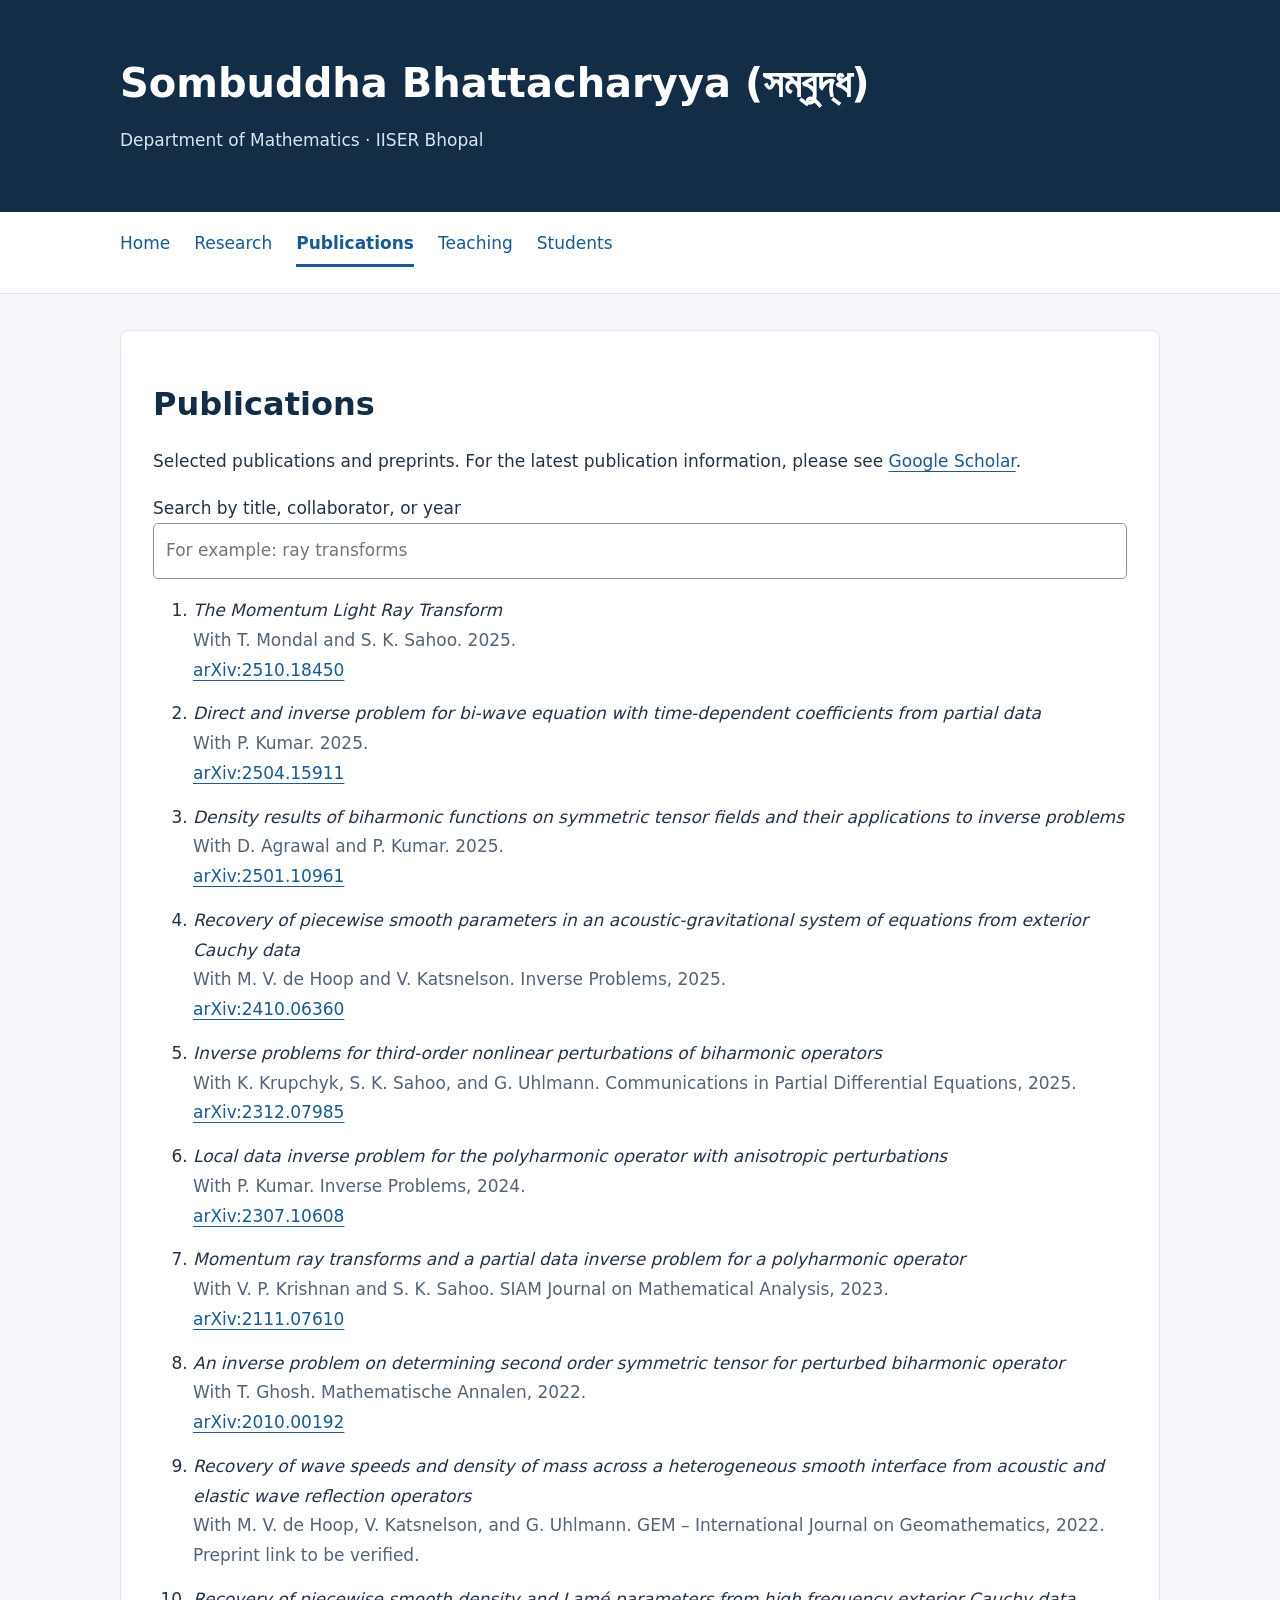
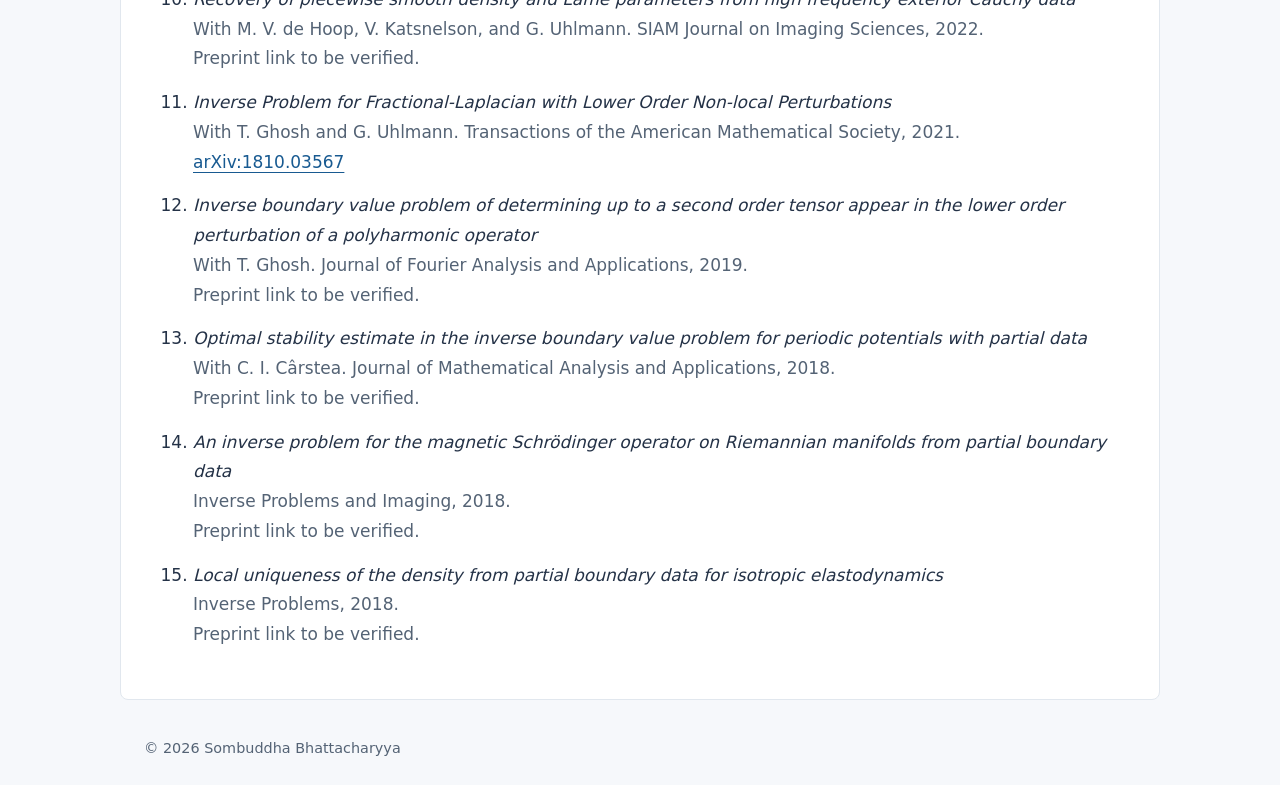
==== publications.html @ 55f1b5bc "Upload my webpage" ====
<!DOCTYPE html>
<html lang="en"><head><meta charset="UTF-8"><meta name="viewport" content="width=device-width, initial-scale=1"><title>Publications | Sombuddha Bhattacharyya</title><meta name="description" content="Publications — Sombuddha Bhattacharyya, Department of Mathematics, IISER Bhopal."><link rel="stylesheet" href="style.css"><script src="script.js" defer></script></head><body><a class="skip" href="#main">Skip to content</a><header><a class="name" href="index.html">Sombuddha Bhattacharyya (সম্বুদ্ধ)</a><p>Department of Mathematics · IISER Bhopal</p></header><nav aria-label="Main navigation"><ul><li><a href="index.html">Home</a></li><li><a href="research.html">Research</a></li><li><a href="publications.html" aria-current="page">Publications</a></li><li><a href="teaching.html">Teaching</a></li><li><a href="students.html">Students</a></li></ul></nav><main id="main"><h1>Publications</h1><p>Selected publications and preprints. For the latest publication information, please see <a href="https://scholar.google.com/citations?user=s1Im_08AAAAJ&amp;hl=en">Google Scholar</a>.</p><label for="publication-search">Search by title, collaborator, or year</label><input id="publication-search" type="search" placeholder="For example: ray transforms"><p id="search-status" role="status" aria-live="polite"></p><ol id="publication-list"><li><cite>The Momentum Light Ray Transform</cite><br><span class="meta">With T. Mondal and S. K. Sahoo. 2025.</span><br><a href="https://arxiv.org/abs/2510.18450">arXiv:2510.18450</a></li><li><cite>Direct and inverse problem for bi-wave equation with time-dependent coefficients from partial data</cite><br><span class="meta">With P. Kumar. 2025.</span><br><a href="https://arxiv.org/abs/2504.15911">arXiv:2504.15911</a></li><li><cite>Density results of biharmonic functions on symmetric tensor fields and their applications to inverse problems</cite><br><span class="meta">With D. Agrawal and P. Kumar. 2025.</span><br><a href="https://arxiv.org/abs/2501.10961">arXiv:2501.10961</a></li><li><cite>Recovery of piecewise smooth parameters in an acoustic-gravitational system of equations from exterior Cauchy data</cite><br><span class="meta">With M. V. de Hoop and V. Katsnelson. Inverse Problems, 2025.</span><br><a href="https://arxiv.org/abs/2410.06360">arXiv:2410.06360</a></li><li><cite>Inverse problems for third-order nonlinear perturbations of biharmonic operators</cite><br><span class="meta">With K. Krupchyk, S. K. Sahoo, and G. Uhlmann. Communications in Partial Differential Equations, 2025.</span><br><a href="https://arxiv.org/abs/2312.07985">arXiv:2312.07985</a></li><li><cite>Local data inverse problem for the polyharmonic operator with anisotropic perturbations</cite><br><span class="meta">With P. Kumar. Inverse Problems, 2024.</span><br><a href="https://arxiv.org/abs/2307.10608">arXiv:2307.10608</a></li><li><cite>Momentum ray transforms and a partial data inverse problem for a polyharmonic operator</cite><br><span class="meta">With V. P. Krishnan and S. K. Sahoo. SIAM Journal on Mathematical Analysis, 2023.</span><br><a href="https://arxiv.org/abs/2111.07610">arXiv:2111.07610</a></li><li><cite>An inverse problem on determining second order symmetric tensor for perturbed biharmonic operator</cite><br><span class="meta">With T. Ghosh. Mathematische Annalen, 2022.</span><br><a href="https://arxiv.org/abs/2010.00192">arXiv:2010.00192</a></li><li><cite>Recovery of wave speeds and density of mass across a heterogeneous smooth interface from acoustic and elastic wave reflection operators</cite><br><span class="meta">With M. V. de Hoop, V. Katsnelson, and G. Uhlmann. GEM – International Journal on Geomathematics, 2022.</span><br><span class="meta">Preprint link to be verified.</span></li><li><cite>Recovery of piecewise smooth density and Lamé parameters from high frequency exterior Cauchy data</cite><br><span class="meta">With M. V. de Hoop, V. Katsnelson, and G. Uhlmann. SIAM Journal on Imaging Sciences, 2022.</span><br><span class="meta">Preprint link to be verified.</span></li><li><cite>Inverse Problem for Fractional-Laplacian with Lower Order Non-local Perturbations</cite><br><span class="meta">With T. Ghosh and G. Uhlmann. Transactions of the American Mathematical Society, 2021.</span><br><a href="https://arxiv.org/abs/1810.03567">arXiv:1810.03567</a></li><li><cite>Inverse boundary value problem of determining up to a second order tensor appear in the lower order perturbation of a polyharmonic operator</cite><br><span class="meta">With T. Ghosh. Journal of Fourier Analysis and Applications, 2019.</span><br><span class="meta">Preprint link to be verified.</span></li><li><cite>Optimal stability estimate in the inverse boundary value problem for periodic potentials with partial data</cite><br><span class="meta">With C. I. Cârstea. Journal of Mathematical Analysis and Applications, 2018.</span><br><span class="meta">Preprint link to be verified.</span></li><li><cite>An inverse problem for the magnetic Schrödinger operator on Riemannian manifolds from partial boundary data</cite><br><span class="meta">Inverse Problems and Imaging, 2018.</span><br><span class="meta">Preprint link to be verified.</span></li><li><cite>Local uniqueness of the density from partial boundary data for isotropic elastodynamics</cite><br><span class="meta">Inverse Problems, 2018.</span><br><span class="meta">Preprint link to be verified.</span></li></ol></main><footer>© <span data-year>2026</span> Sombuddha Bhattacharyya</footer></body></html>
---- style.css ----
*{box-sizing:border-box}body{margin:0;background:#f6f8fb;color:#243247;font:17px/1.75 system-ui,-apple-system,sans-serif}a{color:#185a91;text-underline-offset:4px}a:hover{color:#103656}header{background:#132d46;color:white;padding:48px max(24px,calc((100vw - 1040px)/2))}header p{margin:8px 0;color:#d8e6f2}.name{font-size:clamp(1.6rem,4vw,2.5rem);font-weight:650;text-decoration:none;color:white}.name:hover{color:white}nav{background:white;border-bottom:1px solid #d9e1ea}nav ul{max-width:1088px;margin:auto;padding:12px 24px;display:flex;flex-wrap:wrap;gap:8px 24px;list-style:none}nav a{text-decoration:none;display:block;padding:5px 0}nav a[aria-current=page]{border-bottom:3px solid #185a91;font-weight:700}main{max-width:1040px;margin:36px auto;padding:32px;background:white;border:1px solid #e1e7ee;border-radius:8px;min-height:45vh}h1,h2,h3{color:#132d46;line-height:1.3}h1{font-size:2rem}h2{margin-top:32px;font-size:1.4rem}li{margin-bottom:14px}.meta{color:#546375}.button{display:inline-block;padding:9px 16px;border:1px solid #185a91;border-radius:5px;text-decoration:none;margin:5px 8px 5px 0}input[type=search]{width:100%;padding:12px;border:1px solid #8594a6;border-radius:5px;font:inherit}.skip{position:absolute;top:-100px;background:white;padding:10px}.skip:focus{top:0}footer{max-width:1040px;margin:24px auto;padding:0 24px;color:#546375;font-size:.9rem}[hidden]{display:none!important}:focus-visible{outline:3px solid #b76d16;outline-offset:4px}@media(max-width:600px){main{margin:16px 12px;padding:22px}header{padding:30px 24px}}
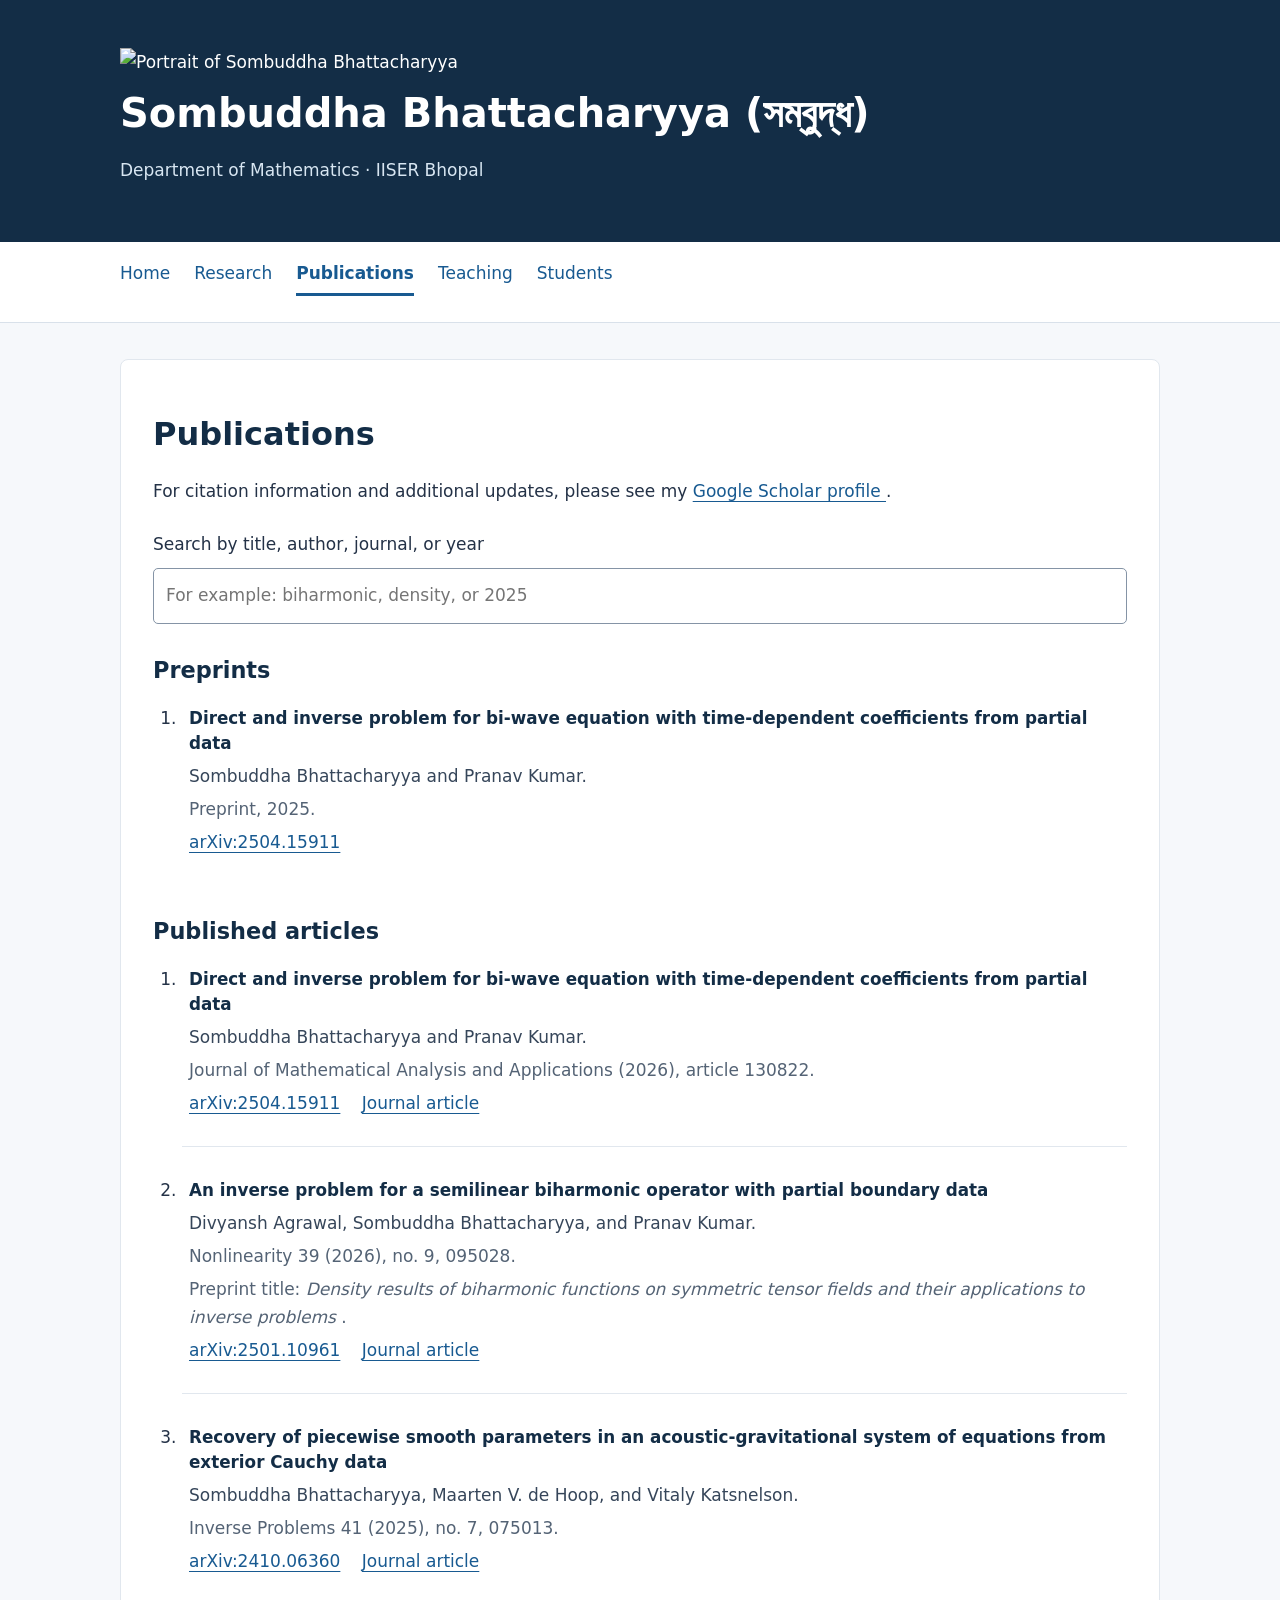
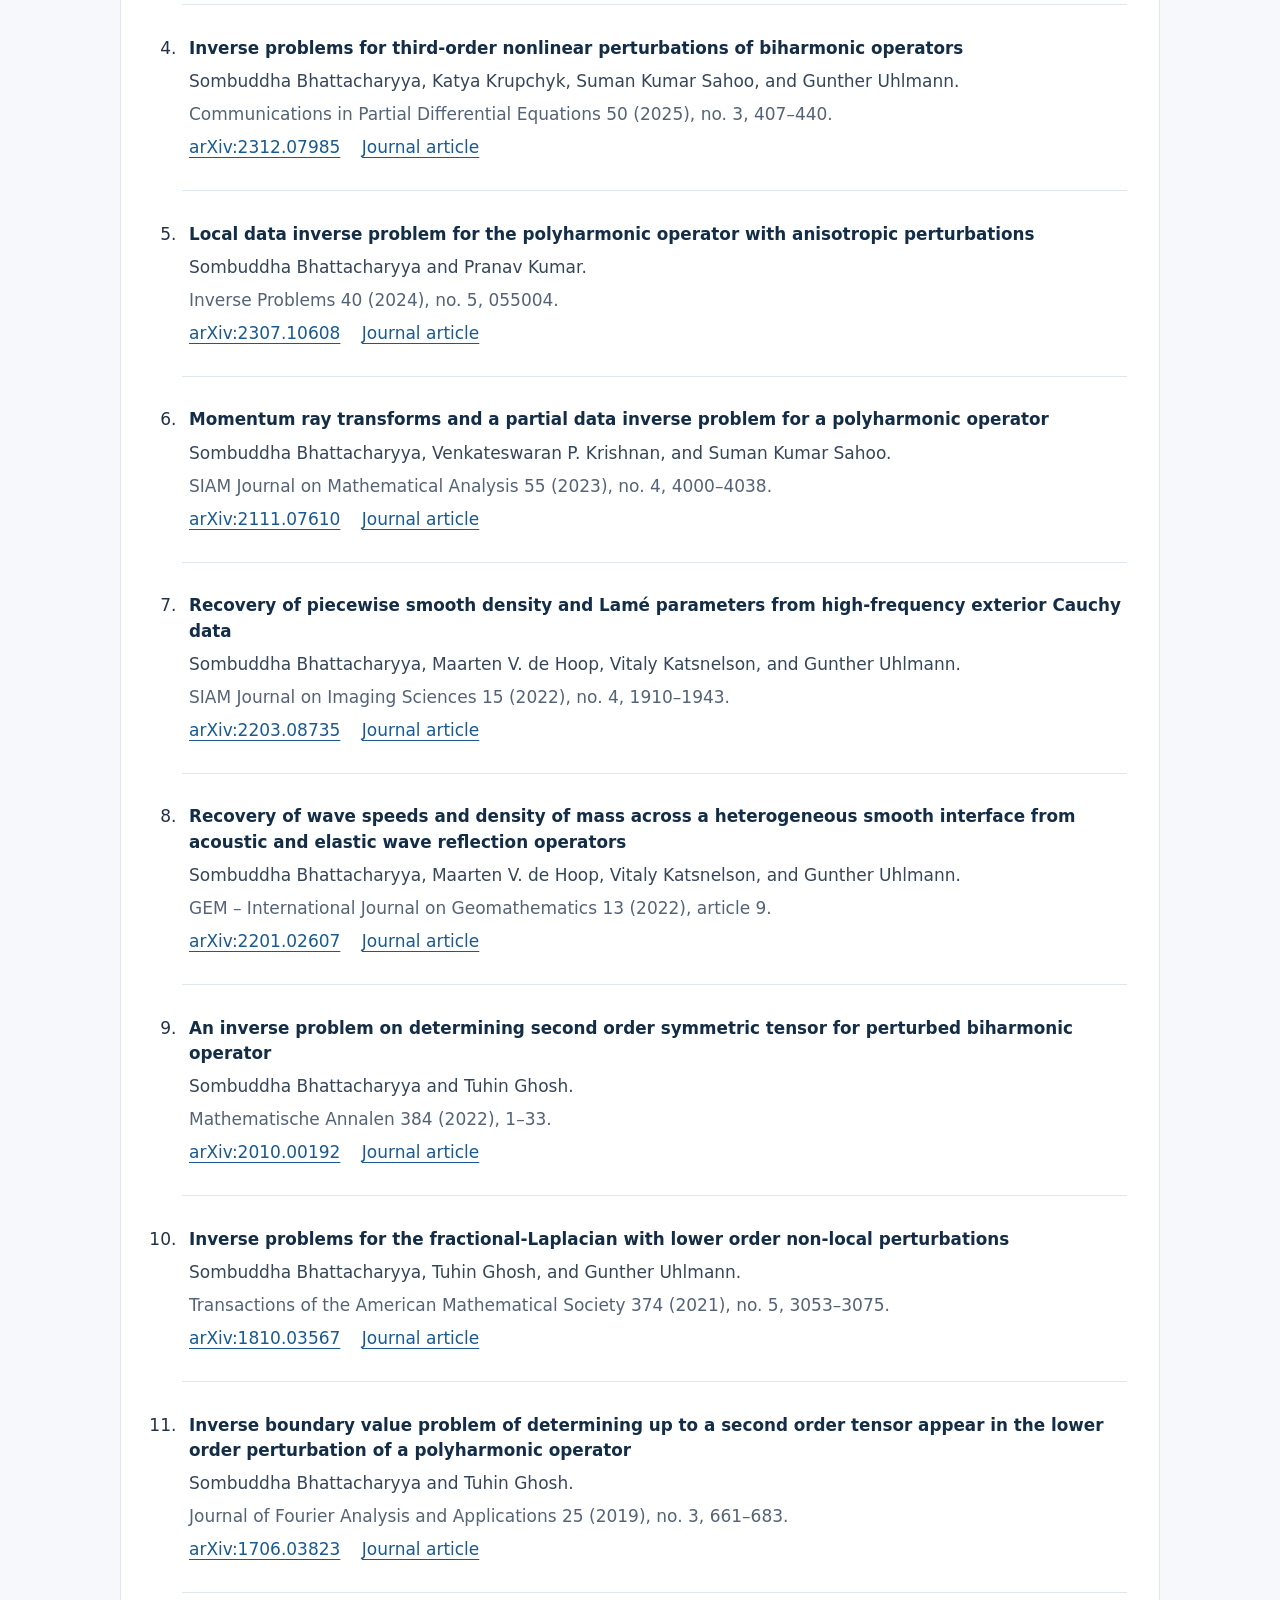
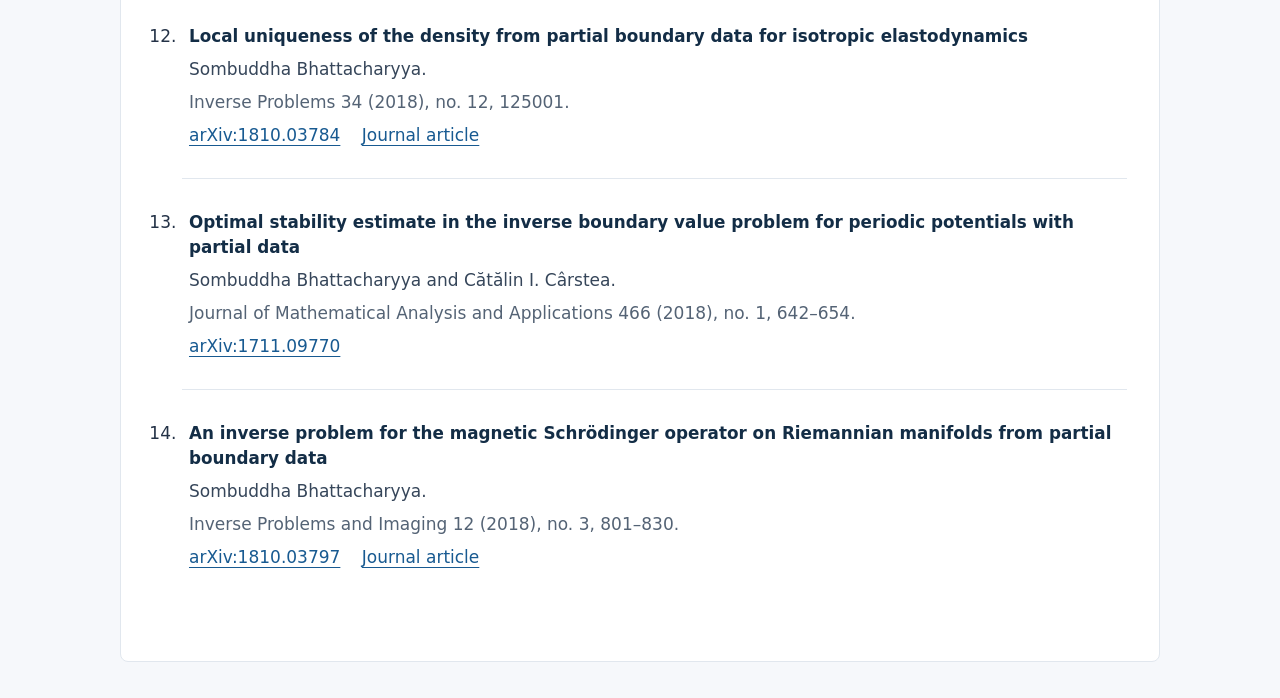
==== commit b9395b1e: "Update publications.html" ====
--- a/publications.html
+++ b/publications.html
@@ -1,2 +1,622 @@
 <!DOCTYPE html>
-<html lang="en"><head><meta charset="UTF-8"><meta name="viewport" content="width=device-width, initial-scale=1"><title>Publications | Sombuddha Bhattacharyya</title><meta name="description" content="Publications — Sombuddha Bhattacharyya, Department of Mathematics, IISER Bhopal."><link rel="stylesheet" href="style.css"><script src="script.js" defer></script></head><body><a class="skip" href="#main">Skip to content</a><header><a class="name" href="index.html">Sombuddha Bhattacharyya (সম্বুদ্ধ)</a><p>Department of Mathematics · IISER Bhopal</p></header><nav aria-label="Main navigation"><ul><li><a href="index.html">Home</a></li><li><a href="research.html">Research</a></li><li><a href="publications.html" aria-current="page">Publications</a></li><li><a href="teaching.html">Teaching</a></li><li><a href="students.html">Students</a></li></ul></nav><main id="main"><h1>Publications</h1><p>Selected publications and preprints. For the latest publication information, please see <a href="https://scholar.google.com/citations?user=s1Im_08AAAAJ&amp;hl=en">Google Scholar</a>.</p><label for="publication-search">Search by title, collaborator, or year</label><input id="publication-search" type="search" placeholder="For example: ray transforms"><p id="search-status" role="status" aria-live="polite"></p><ol id="publication-list"><li><cite>The Momentum Light Ray Transform</cite><br><span class="meta">With T. Mondal and S. K. Sahoo. 2025.</span><br><a href="https://arxiv.org/abs/2510.18450">arXiv:2510.18450</a></li><li><cite>Direct and inverse problem for bi-wave equation with time-dependent coefficients from partial data</cite><br><span class="meta">With P. Kumar. 2025.</span><br><a href="https://arxiv.org/abs/2504.15911">arXiv:2504.15911</a></li><li><cite>Density results of biharmonic functions on symmetric tensor fields and their applications to inverse problems</cite><br><span class="meta">With D. Agrawal and P. Kumar. 2025.</span><br><a href="https://arxiv.org/abs/2501.10961">arXiv:2501.10961</a></li><li><cite>Recovery of piecewise smooth parameters in an acoustic-gravitational system of equations from exterior Cauchy data</cite><br><span class="meta">With M. V. de Hoop and V. Katsnelson. Inverse Problems, 2025.</span><br><a href="https://arxiv.org/abs/2410.06360">arXiv:2410.06360</a></li><li><cite>Inverse problems for third-order nonlinear perturbations of biharmonic operators</cite><br><span class="meta">With K. Krupchyk, S. K. Sahoo, and G. Uhlmann. Communications in Partial Differential Equations, 2025.</span><br><a href="https://arxiv.org/abs/2312.07985">arXiv:2312.07985</a></li><li><cite>Local data inverse problem for the polyharmonic operator with anisotropic perturbations</cite><br><span class="meta">With P. Kumar. Inverse Problems, 2024.</span><br><a href="https://arxiv.org/abs/2307.10608">arXiv:2307.10608</a></li><li><cite>Momentum ray transforms and a partial data inverse problem for a polyharmonic operator</cite><br><span class="meta">With V. P. Krishnan and S. K. Sahoo. SIAM Journal on Mathematical Analysis, 2023.</span><br><a href="https://arxiv.org/abs/2111.07610">arXiv:2111.07610</a></li><li><cite>An inverse problem on determining second order symmetric tensor for perturbed biharmonic operator</cite><br><span class="meta">With T. Ghosh. Mathematische Annalen, 2022.</span><br><a href="https://arxiv.org/abs/2010.00192">arXiv:2010.00192</a></li><li><cite>Recovery of wave speeds and density of mass across a heterogeneous smooth interface from acoustic and elastic wave reflection operators</cite><br><span class="meta">With M. V. de Hoop, V. Katsnelson, and G. Uhlmann. GEM – International Journal on Geomathematics, 2022.</span><br><span class="meta">Preprint link to be verified.</span></li><li><cite>Recovery of piecewise smooth density and Lamé parameters from high frequency exterior Cauchy data</cite><br><span class="meta">With M. V. de Hoop, V. Katsnelson, and G. Uhlmann. SIAM Journal on Imaging Sciences, 2022.</span><br><span class="meta">Preprint link to be verified.</span></li><li><cite>Inverse Problem for Fractional-Laplacian with Lower Order Non-local Perturbations</cite><br><span class="meta">With T. Ghosh and G. Uhlmann. Transactions of the American Mathematical Society, 2021.</span><br><a href="https://arxiv.org/abs/1810.03567">arXiv:1810.03567</a></li><li><cite>Inverse boundary value problem of determining up to a second order tensor appear in the lower order perturbation of a polyharmonic operator</cite><br><span class="meta">With T. Ghosh. Journal of Fourier Analysis and Applications, 2019.</span><br><span class="meta">Preprint link to be verified.</span></li><li><cite>Optimal stability estimate in the inverse boundary value problem for periodic potentials with partial data</cite><br><span class="meta">With C. I. Cârstea. Journal of Mathematical Analysis and Applications, 2018.</span><br><span class="meta">Preprint link to be verified.</span></li><li><cite>An inverse problem for the magnetic Schrödinger operator on Riemannian manifolds from partial boundary data</cite><br><span class="meta">Inverse Problems and Imaging, 2018.</span><br><span class="meta">Preprint link to be verified.</span></li><li><cite>Local uniqueness of the density from partial boundary data for isotropic elastodynamics</cite><br><span class="meta">Inverse Problems, 2018.</span><br><span class="meta">Preprint link to be verified.</span></li></ol></main><footer>© <span data-year>2026</span> Sombuddha Bhattacharyya</footer></body></html>+<html lang="en">
+<head>
+  <meta charset="UTF-8">
+
+  <meta
+    name="viewport"
+    content="width=device-width, initial-scale=1"
+  >
+
+  <title>Publications | Sombuddha Bhattacharyya</title>
+
+  <meta
+    name="description"
+    content="Publications and preprints of Sombuddha Bhattacharyya
+    on inverse problems, partial differential equations,
+    integral geometry, and microlocal analysis."
+  >
+
+  <link rel="stylesheet" href="style.css">
+  <script src="script.js" defer></script>
+
+  <style>
+    /* Banner links */
+    header p a {
+      color: inherit;
+      text-decoration: none;
+      text-underline-offset: 4px;
+    }
+
+    header p a:hover,
+    header p a:focus-visible {
+      color: #ffffff;
+      text-decoration: underline;
+    }
+
+    /* Publication layout */
+    .publication-list {
+      padding-left: 1.8rem;
+    }
+
+    .publication-list > li {
+      margin-bottom: 1.8rem;
+      padding-left: 0.45rem;
+      padding-bottom: 1.5rem;
+      border-bottom: 1px solid #e1e7ee;
+    }
+
+    .publication-list > li:last-child {
+      border-bottom: none;
+    }
+
+    .publication-title {
+      display: block;
+      margin: 0 0 0.4rem;
+      color: #132d46;
+      font-size: 1.05rem;
+      font-style: normal;
+      font-weight: 650;
+      line-height: 1.5;
+    }
+
+    .publication-authors,
+    .publication-journal,
+    .publication-links {
+      margin: 0.3rem 0;
+      line-height: 1.65;
+    }
+
+    .publication-authors {
+      color: #36465a;
+    }
+
+    .publication-journal {
+      color: #546375;
+    }
+
+    .publication-links a {
+      display: inline-block;
+      margin-right: 1rem;
+      overflow-wrap: anywhere;
+    }
+
+    .publication-group {
+      list-style: none;
+      margin-left: -1.8rem;
+      padding-left: 0 !important;
+      padding-bottom: 0 !important;
+      border-bottom: none !important;
+    }
+
+    .publication-group h2 {
+      margin-top: 2rem;
+      padding-bottom: 0.6rem;
+      border-bottom: 2px solid #d9e1ea;
+    }
+
+    .search-panel {
+      margin: 1.5rem 0;
+    }
+
+    .search-panel label {
+      display: block;
+      margin-bottom: 0.5rem;
+    }
+
+    #search-status {
+      margin-top: 0.5rem;
+      color: #546375;
+      font-size: 0.9rem;
+    }
+  </style>
+</head>
+
+<body>
+  <a class="skip" href="#main">Skip to content</a>
+
+  <header>
+    <div class="banner-content">
+      <img
+        class="banner-photo"
+        src="image.jpg"
+        alt="Portrait of Sombuddha Bhattacharyya"
+        width="220"
+        height="180"
+      >
+
+      <div class="banner-text">
+        <a class="name" href="index.html">
+          Sombuddha Bhattacharyya (সম্বুদ্ধ)
+        </a>
+
+        <p>
+          <a href="https://maths.iiserb.ac.in/">
+            Department of Mathematics
+          </a>
+
+          <span aria-hidden="true"> · </span>
+
+          <a href="https://www.iiserb.ac.in/">
+            IISER Bhopal
+          </a>
+        </p>
+      </div>
+    </div>
+  </header>
+
+  <nav aria-label="Main navigation">
+    <ul>
+      <li>
+        <a href="index.html">Home</a>
+      </li>
+      <li>
+        <a href="research.html">Research</a>
+      </li>
+      <li>
+        <a href="publications.html" aria-current="page">
+          Publications
+        </a>
+      </li>
+      <li>
+        <a href="teaching.html">Teaching</a>
+      </li>
+      <li>
+        <a href="students.html">Students</a>
+      </li>
+    </ul>
+  </nav>
+
+<main id="main">
+
+  <h1>Publications</h1>
+
+  <p>
+    For citation information and additional updates, please see my
+    <a
+      href="https://scholar.google.com/citations?user=s1Im_08AAAAJ&amp;hl=en"
+    >
+      Google Scholar profile
+    </a>.
+  </p>
+
+  <div class="search-panel">
+    <label for="publication-search">
+      Search by title, author, journal, or year
+    </label>
+
+    <input
+      id="publication-search"
+      type="search"
+      placeholder="For example: biharmonic, density, or 2025"
+    >
+
+    <p
+      id="search-status"
+      role="status"
+      aria-live="polite"
+    ></p>
+  </div>
+
+  
+  <h2>Preprints</h2>
+
+  <ol id="publication-list" class="publication-list">
+
+    <li value="1">
+      <cite class="publication-title">
+        Direct and inverse problem for bi-wave equation with
+        time-dependent coefficients from partial data
+      </cite>
+
+      <p class="publication-authors">
+        Sombuddha Bhattacharyya and Pranav Kumar.
+      </p>
+
+      <p class="publication-journal">
+        Preprint, 2025.
+      </p>
+
+      <p class="publication-links">
+        <a href="https://arxiv.org/abs/2504.15911">
+          arXiv:2504.15911
+        </a>
+      </p>
+    </li>
+
+  </ol>
+
+  <h2>Published articles</h2>
+
+  <ol id="publication-list" class="publication-list">
+
+    <!-- PUBLICATION 1 -->
+    <li value="1">
+      <cite class="publication-title">
+        Direct and inverse problem for bi-wave equation with
+        time-dependent coefficients from partial data
+      </cite>
+
+      <p class="publication-authors">
+        Sombuddha Bhattacharyya and Pranav Kumar.
+      </p>
+
+      <p class="publication-journal">
+        Journal of Mathematical Analysis and Applications
+        (2026), article 130822.
+      </p>
+
+      <p class="publication-links">
+        <a href="https://arxiv.org/abs/2504.15911">
+          arXiv:2504.15911
+        </a>
+
+        <a href="https://doi.org/10.1016/j.jmaa.2026.130822">
+          Journal article
+        </a>
+      </p>
+    </li>
+
+    <!-- PUBLICATION 2 -->
+    <li value="2">
+      <cite class="publication-title">
+        An inverse problem for a semilinear biharmonic operator
+        with partial boundary data
+      </cite>
+
+      <p class="publication-authors">
+        Divyansh Agrawal, Sombuddha Bhattacharyya,
+        and Pranav Kumar.
+      </p>
+
+      <p class="publication-journal">
+        Nonlinearity 39 (2026), no. 9, 095028.
+      </p>
+
+      <p class="publication-journal">
+        Preprint title:
+        <em>
+          Density results of biharmonic functions on symmetric
+          tensor fields and their applications to inverse problems
+        </em>.
+      </p>
+
+      <p class="publication-links">
+        <a href="https://arxiv.org/abs/2501.10961">
+          arXiv:2501.10961
+        </a>
+
+        <a href="https://doi.org/10.1088/1361-6544/aea8bb">
+          Journal article
+        </a>
+      </p>
+    </li>
+
+    <!-- PUBLICATION 3 -->
+    <li value="3">
+      <cite class="publication-title">
+        Recovery of piecewise smooth parameters in an
+        acoustic-gravitational system of equations from
+        exterior Cauchy data
+      </cite>
+
+      <p class="publication-authors">
+        Sombuddha Bhattacharyya, Maarten V. de Hoop,
+        and Vitaly Katsnelson.
+      </p>
+
+      <p class="publication-journal">
+        Inverse Problems 41 (2025), no. 7, 075013.
+      </p>
+
+      <p class="publication-links">
+        <a href="https://arxiv.org/abs/2410.06360">
+          arXiv:2410.06360
+        </a>
+
+        <a href="https://doi.org/10.1088/1361-6420/adec14">
+          Journal article
+        </a>
+      </p>
+    </li>
+
+    <!-- PUBLICATION 4 -->
+    <li value="4">
+      <cite class="publication-title">
+        Inverse problems for third-order nonlinear perturbations
+        of biharmonic operators
+      </cite>
+
+      <p class="publication-authors">
+        Sombuddha Bhattacharyya, Katya Krupchyk,
+        Suman Kumar Sahoo, and Gunther Uhlmann.
+      </p>
+
+      <p class="publication-journal">
+        Communications in Partial Differential Equations
+        50 (2025), no. 3, 407–440.
+      </p>
+
+      <p class="publication-links">
+        <a href="https://arxiv.org/abs/2312.07985">
+          arXiv:2312.07985
+        </a>
+
+        <a href="https://doi.org/10.1080/03605302.2024.2444972">
+          Journal article
+        </a>
+      </p>
+    </li>
+
+    <!-- PUBLICATION 5 -->
+    <li value="5">
+      <cite class="publication-title">
+        Local data inverse problem for the polyharmonic
+        operator with anisotropic perturbations
+      </cite>
+
+      <p class="publication-authors">
+        Sombuddha Bhattacharyya and Pranav Kumar.
+      </p>
+
+      <p class="publication-journal">
+        Inverse Problems 40 (2024), no. 5, 055004.
+      </p>
+
+      <p class="publication-links">
+        <a href="https://arxiv.org/abs/2307.10608">
+          arXiv:2307.10608
+        </a>
+
+        <a href="https://doi.org/10.1088/1361-6420/ad3164">
+          Journal article
+        </a>
+      </p>
+    </li>
+
+    <!-- PUBLICATION 6 -->
+    <li value="6">
+      <cite class="publication-title">
+        Momentum ray transforms and a partial data inverse
+        problem for a polyharmonic operator
+      </cite>
+
+      <p class="publication-authors">
+        Sombuddha Bhattacharyya, Venkateswaran P. Krishnan,
+        and Suman Kumar Sahoo.
+      </p>
+
+      <p class="publication-journal">
+        SIAM Journal on Mathematical Analysis
+        55 (2023), no. 4, 4000–4038.
+      </p>
+
+      <p class="publication-links">
+        <a href="https://arxiv.org/abs/2111.07610">
+          arXiv:2111.07610
+        </a>
+
+        <a href="https://doi.org/10.1137/22M1500617">
+          Journal article
+        </a>
+      </p>
+    </li>
+
+    <!-- PUBLICATION 7 -->
+    <li value="7">
+      <cite class="publication-title">
+        Recovery of piecewise smooth density and Lamé parameters
+        from high-frequency exterior Cauchy data
+      </cite>
+
+      <p class="publication-authors">
+        Sombuddha Bhattacharyya, Maarten V. de Hoop,
+        Vitaly Katsnelson, and Gunther Uhlmann.
+      </p>
+
+      <p class="publication-journal">
+        SIAM Journal on Imaging Sciences
+        15 (2022), no. 4, 1910–1943.
+      </p>
+
+      <p class="publication-links">
+        <a href="https://arxiv.org/abs/2203.08735">
+          arXiv:2203.08735
+        </a>
+
+        <a href="https://doi.org/10.1137/22M1480951">
+          Journal article
+        </a>
+      </p>
+    </li>
+
+    <!-- PUBLICATION 8 -->
+    <li value="8">
+      <cite class="publication-title">
+        Recovery of wave speeds and density of mass across
+        a heterogeneous smooth interface from acoustic
+        and elastic wave reflection operators
+      </cite>
+
+      <p class="publication-authors">
+        Sombuddha Bhattacharyya, Maarten V. de Hoop,
+        Vitaly Katsnelson, and Gunther Uhlmann.
+      </p>
+
+      <p class="publication-journal">
+        GEM – International Journal on Geomathematics
+        13 (2022), article 9.
+      </p>
+
+      <p class="publication-links">
+        <a href="https://arxiv.org/abs/2201.02607">
+          arXiv:2201.02607
+        </a>
+
+        <a href="https://doi.org/10.1007/s13137-022-00199-1">
+          Journal article
+        </a>
+      </p>
+    </li>
+
+    <!-- PUBLICATION 9 -->
+    <li value="9">
+      <cite class="publication-title">
+        An inverse problem on determining second order
+        symmetric tensor for perturbed biharmonic operator
+      </cite>
+
+      <p class="publication-authors">
+        Sombuddha Bhattacharyya and Tuhin Ghosh.
+      </p>
+
+      <p class="publication-journal">
+        Mathematische Annalen 384 (2022), 1–33.
+      </p>
+
+      <p class="publication-links">
+        <a href="https://arxiv.org/abs/2010.00192">
+          arXiv:2010.00192
+        </a>
+
+        <a href="https://doi.org/10.1007/s00208-021-02276-6">
+          Journal article
+        </a>
+      </p>
+    </li>
+
+    <!-- PUBLICATION 10 -->
+    <li value="10">
+      <cite class="publication-title">
+        Inverse problems for the fractional-Laplacian
+        with lower order non-local perturbations
+      </cite>
+
+      <p class="publication-authors">
+        Sombuddha Bhattacharyya, Tuhin Ghosh,
+        and Gunther Uhlmann.
+      </p>
+
+      <p class="publication-journal">
+        Transactions of the American Mathematical Society
+        374 (2021), no. 5, 3053–3075.
+      </p>
+
+      <p class="publication-links">
+        <a href="https://arxiv.org/abs/1810.03567">
+          arXiv:1810.03567
+        </a>
+
+        <a href="https://doi.org/10.1090/tran/8151">
+          Journal article
+        </a>
+      </p>
+    </li>
+
+    <!-- PUBLICATION 11 -->
+    <li value="11">
+      <cite class="publication-title">
+        Inverse boundary value problem of determining up to
+        a second order tensor appear in the lower order
+        perturbation of a polyharmonic operator
+      </cite>
+
+      <p class="publication-authors">
+        Sombuddha Bhattacharyya and Tuhin Ghosh.
+      </p>
+
+      <p class="publication-journal">
+        Journal of Fourier Analysis and Applications
+        25 (2019), no. 3, 661–683.
+      </p>
+
+      <p class="publication-links">
+        <a href="https://arxiv.org/abs/1706.03823">
+          arXiv:1706.03823
+        </a>
+
+        <a href="https://doi.org/10.1007/s00041-018-9625-3">
+          Journal article
+        </a>
+      </p>
+    </li>
+
+    <!-- PUBLICATION 12 -->
+    <li value="12">
+      <cite class="publication-title">
+        Local uniqueness of the density from partial
+        boundary data for isotropic elastodynamics
+      </cite>
+
+      <p class="publication-authors">
+        Sombuddha Bhattacharyya.
+      </p>
+
+      <p class="publication-journal">
+        Inverse Problems 34 (2018), no. 12, 125001.
+      </p>
+
+      <p class="publication-links">
+        <a href="https://arxiv.org/abs/1810.03784">
+          arXiv:1810.03784
+        </a>
+
+        <a href="https://doi.org/10.1088/1361-6420/aade76">
+          Journal article
+        </a>
+      </p>
+    </li>
+
+    <!-- PUBLICATION 13 -->
+    <li value="13">
+      <cite class="publication-title">
+        Optimal stability estimate in the inverse boundary
+        value problem for periodic potentials with partial data
+      </cite>
+
+      <p class="publication-authors">
+        Sombuddha Bhattacharyya and Cătălin I. Cârstea.
+      </p>
+
+      <p class="publication-journal">
+        Journal of Mathematical Analysis and Applications
+        466 (2018), no. 1, 642–654.
+      </p>
+
+      <p class="publication-links">
+        <a href="https://arxiv.org/abs/1711.09770">
+          arXiv:1711.09770
+        </a>
+      </p>
+    </li>
+
+    <!-- PUBLICATION 14 -->
+    <li value="14">
+      <cite class="publication-title">
+        An inverse problem for the magnetic Schrödinger
+        operator on Riemannian manifolds from partial
+        boundary data
+      </cite>
+
+      <p class="publication-authors">
+        Sombuddha Bhattacharyya.
+      </p>
+
+      <p class="publication-journal">
+        Inverse Problems and Imaging
+        12 (2018), no. 3, 801–830.
+      </p>
+
+      <p class="publication-links">
+        <a href="https://arxiv.org/abs/1810.03797">
+          arXiv:1810.03797
+        </a>
+
+        <a href="https://doi.org/10.3934/ipi.2018034">
+          Journal article
+        </a>
+      </p>
+    </li>
+
+  </ol>
+</main>
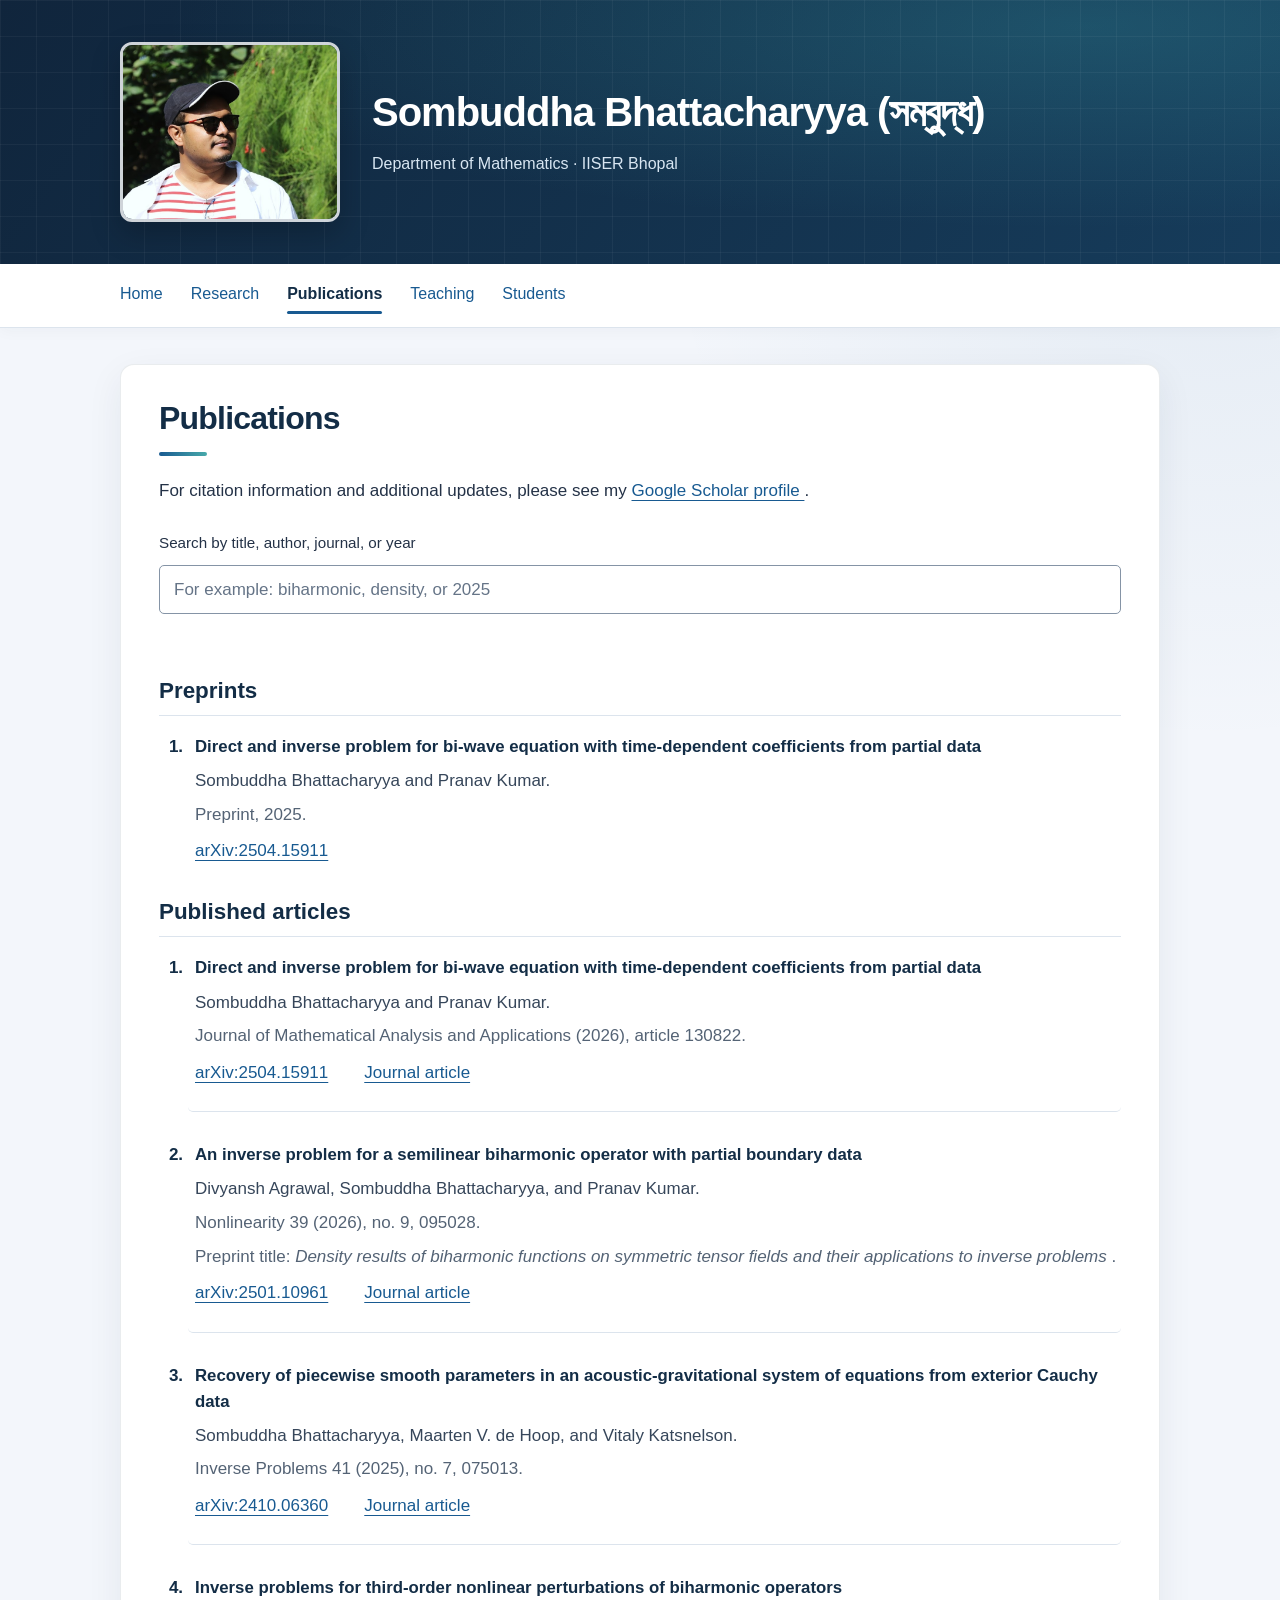
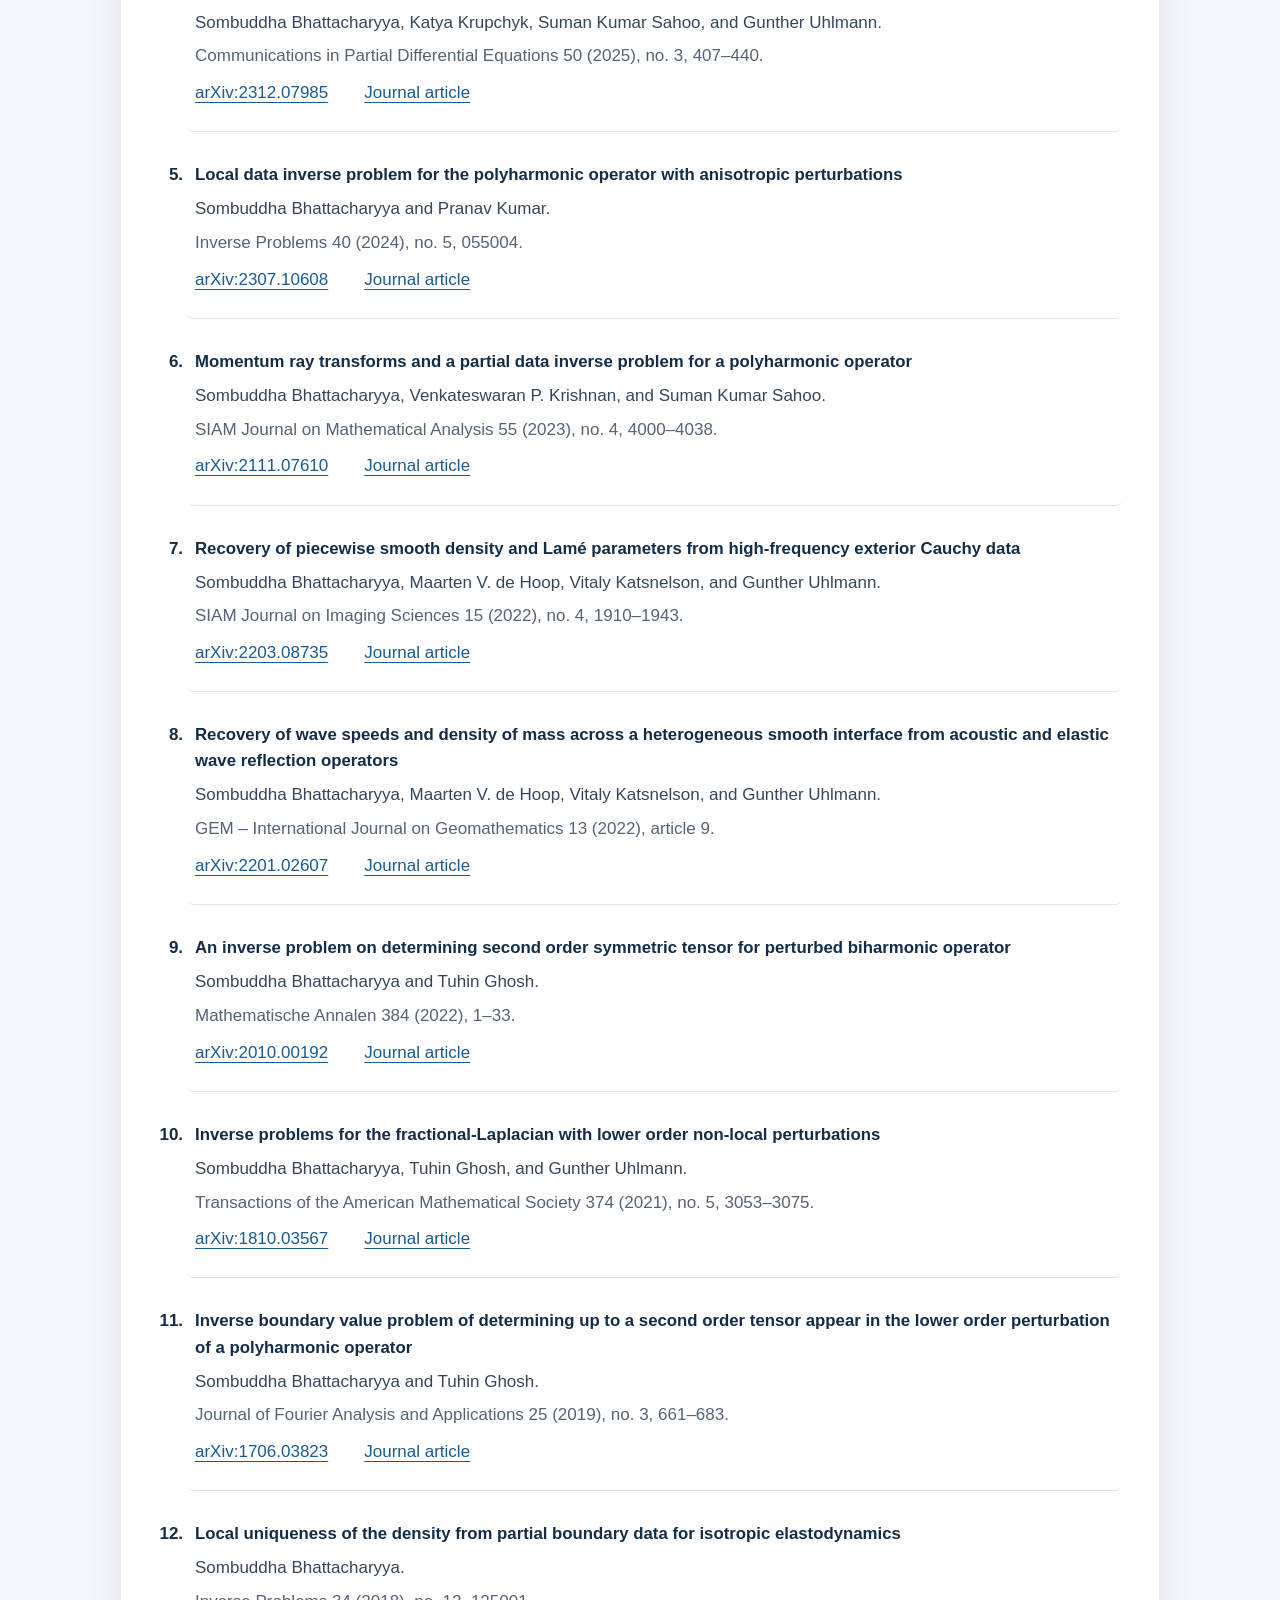
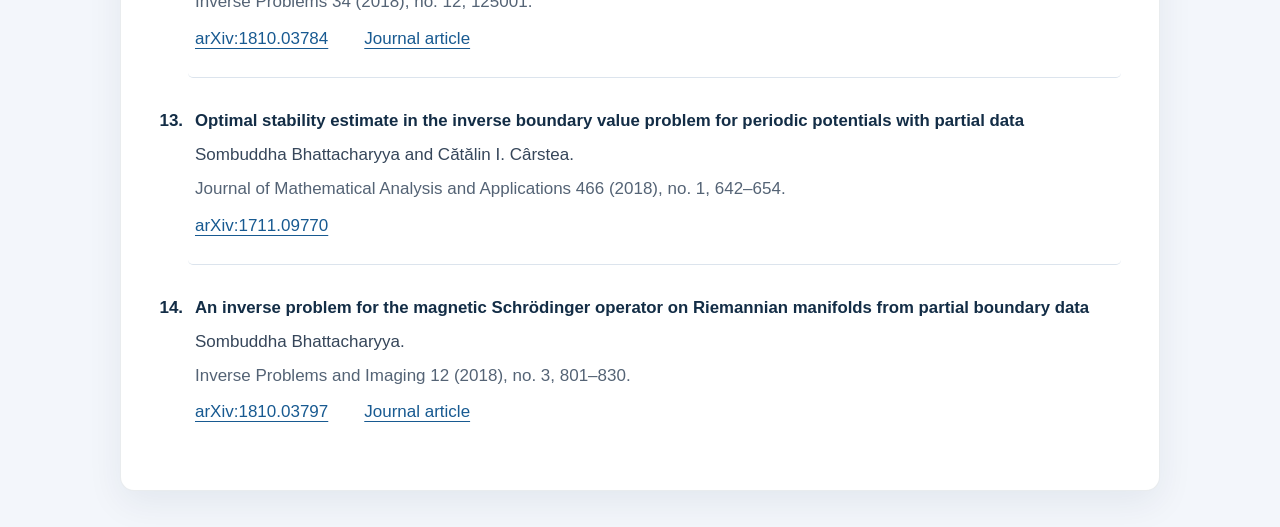
==== commit a7a5353a: "Add files via upload" ====
--- a/publications.html
+++ b/publications.html
@@ -110,6 +110,12 @@
       font-size: 0.9rem;
     }
   </style>
+<link rel="stylesheet" href="style.css">
+
+<script src="script.js" defer></script>
+
+<script src="enhancements.js" defer></script>
+
 </head>
 
 <body>
@@ -619,4 +625,4 @@
     </li>
 
   </ol>
-</main>
+</main>
--- a/style.css
+++ b/style.css
@@ -1 +1,1231 @@
-*{box-sizing:border-box}body{margin:0;background:#f6f8fb;color:#243247;font:17px/1.75 system-ui,-apple-system,sans-serif}a{color:#185a91;text-underline-offset:4px}a:hover{color:#103656}header{background:#132d46;color:white;padding:48px max(24px,calc((100vw - 1040px)/2))}header p{margin:8px 0;color:#d8e6f2}.name{font-size:clamp(1.6rem,4vw,2.5rem);font-weight:650;text-decoration:none;color:white}.name:hover{color:white}nav{background:white;border-bottom:1px solid #d9e1ea}nav ul{max-width:1088px;margin:auto;padding:12px 24px;display:flex;flex-wrap:wrap;gap:8px 24px;list-style:none}nav a{text-decoration:none;display:block;padding:5px 0}nav a[aria-current=page]{border-bottom:3px solid #185a91;font-weight:700}main{max-width:1040px;margin:36px auto;padding:32px;background:white;border:1px solid #e1e7ee;border-radius:8px;min-height:45vh}h1,h2,h3{color:#132d46;line-height:1.3}h1{font-size:2rem}h2{margin-top:32px;font-size:1.4rem}li{margin-bottom:14px}.meta{color:#546375}.button{display:inline-block;padding:9px 16px;border:1px solid #185a91;border-radius:5px;text-decoration:none;margin:5px 8px 5px 0}input[type=search]{width:100%;padding:12px;border:1px solid #8594a6;border-radius:5px;font:inherit}.skip{position:absolute;top:-100px;background:white;padding:10px}.skip:focus{top:0}footer{max-width:1040px;margin:24px auto;padding:0 24px;color:#546375;font-size:.9rem}[hidden]{display:none!important}:focus-visible{outline:3px solid #b76d16;outline-offset:4px}@media(max-width:600px){main{margin:16px 12px;padding:22px}header{padding:30px 24px}}+/* ==========================================================
+   SOMBUDDHA BHATTACHARYYA — ACADEMIC WEBSITE
+   Shared stylesheet for all five pages
+   ========================================================== */
+
+
+/* ----------------------------------------------------------
+   1. Colours and shared settings
+   ---------------------------------------------------------- */
+
+:root {
+  --page-background: #f6f8fb;
+  --surface: #ffffff;
+
+  --banner-background: #132d46;
+  --banner-text: #ffffff;
+  --banner-secondary: #d8e6f2;
+
+  --text: #243247;
+  --text-secondary: #546375;
+  --heading: #132d46;
+
+  --link: #185a91;
+  --link-hover: #103656;
+
+  --border: #dce4ed;
+  --focus: #b76d16;
+
+  --content-width: 1040px;
+  --corner-radius: 8px;
+}
+
+
+/* ----------------------------------------------------------
+   2. Base styles
+   ---------------------------------------------------------- */
+
+*,
+*::before,
+*::after {
+  box-sizing: border-box;
+}
+
+html {
+  font-size: 16px;
+  scroll-padding-top: 24px;
+}
+
+body {
+  margin: 0;
+
+  background: var(--page-background);
+  color: var(--text);
+
+  font-family:
+    -apple-system,
+    BlinkMacSystemFont,
+    "Segoe UI",
+    "Noto Sans Bengali",
+    Arial,
+    sans-serif;
+
+  font-size: 1.0625rem;
+  line-height: 1.75;
+
+  overflow-wrap: break-word;
+}
+
+img {
+  max-width: 100%;
+}
+
+[hidden] {
+  display: none !important;
+}
+
+
+/* ----------------------------------------------------------
+   3. Links and keyboard focus
+   ---------------------------------------------------------- */
+
+a {
+  color: var(--link);
+
+  text-decoration-thickness: 1px;
+  text-underline-offset: 4px;
+}
+
+a:hover {
+  color: var(--link-hover);
+}
+
+:focus-visible {
+  outline: 3px solid var(--focus);
+  outline-offset: 4px;
+}
+
+
+/* ----------------------------------------------------------
+   4. Skip-to-content link
+   ---------------------------------------------------------- */
+
+.skip {
+  position: absolute;
+  top: -200px;
+  left: 16px;
+
+  z-index: 100;
+
+  padding: 10px 16px;
+
+  background: var(--surface);
+  color: var(--heading);
+
+  border: 2px solid var(--link);
+  border-radius: 4px;
+
+  font-weight: 600;
+  text-decoration: none;
+}
+
+.skip:focus {
+  top: 12px;
+}
+
+
+/* ----------------------------------------------------------
+   5. Banner
+   ---------------------------------------------------------- */
+
+header {
+  padding:
+    42px
+    max(24px, calc((100% - var(--content-width)) / 2));
+
+  background: var(--banner-background);
+  color: var(--banner-text);
+}
+
+.banner-content {
+  display: flex;
+  align-items: center;
+  gap: 32px;
+
+  width: 100%;
+  max-width: var(--content-width);
+
+  margin: 0 auto;
+}
+
+.banner-photo {
+  display: block;
+
+  width: 220px;
+  height: 180px;
+
+  flex-shrink: 0;
+
+  object-fit: cover;
+  object-position: 35% center;
+
+  border: 3px solid rgba(255, 255, 255, 0.8);
+  border-radius: 12px;
+}
+
+.banner-text {
+  min-width: 0;
+}
+
+.name {
+  display: inline-block;
+
+  color: var(--banner-text);
+
+  font-size: clamp(1.65rem, 3.4vw, 2.5rem);
+  font-weight: 650;
+  line-height: 1.3;
+
+  text-decoration: none;
+}
+
+.name:hover {
+  color: var(--banner-text);
+}
+
+header p {
+  margin: 12px 0 0;
+
+  color: var(--banner-secondary);
+
+  font-size: 1rem;
+  line-height: 1.8;
+}
+
+header p a {
+  color: inherit;
+  text-decoration: none;
+}
+
+header p a:hover,
+header p a:focus-visible {
+  color: var(--banner-text);
+  text-decoration: underline;
+}
+
+
+/* ----------------------------------------------------------
+   6. Navigation
+   ---------------------------------------------------------- */
+
+nav {
+  background: var(--surface);
+  border-bottom: 1px solid var(--border);
+}
+
+nav ul {
+  display: flex;
+  align-items: center;
+  flex-wrap: wrap;
+  gap: 6px 28px;
+
+  width: 100%;
+  max-width: calc(var(--content-width) + 48px);
+
+  margin: 0 auto;
+  padding: 10px 24px;
+
+  list-style: none;
+}
+
+nav li {
+  margin: 0;
+  padding: 0;
+}
+
+nav a {
+  display: block;
+
+  padding: 8px 0;
+
+  color: var(--link);
+
+  border-bottom: 3px solid transparent;
+
+  font-size: 1rem;
+  font-weight: 500;
+  line-height: 1.5;
+
+  text-decoration: none;
+}
+
+nav a:hover {
+  color: var(--link-hover);
+  border-bottom-color: var(--border);
+}
+
+nav a[aria-current="page"] {
+  color: var(--heading);
+  border-bottom-color: var(--link);
+
+  font-weight: 700;
+}
+
+
+/* ----------------------------------------------------------
+   7. Main content area
+   ---------------------------------------------------------- */
+
+main {
+  width: calc(100% - 48px);
+  max-width: var(--content-width);
+
+  min-height: 45vh;
+
+  margin: 36px auto;
+  padding: 32px 38px;
+
+  background: var(--surface);
+
+  border: 1px solid var(--border);
+  border-radius: var(--corner-radius);
+}
+
+main > :first-child {
+  margin-top: 0;
+}
+
+main > :last-child {
+  margin-bottom: 0;
+}
+
+main section {
+  margin-bottom: 2.5rem;
+}
+
+main section:last-child {
+  margin-bottom: 0;
+}
+
+
+/* ----------------------------------------------------------
+   8. Headings and text
+   ---------------------------------------------------------- */
+
+h1,
+h2,
+h3,
+h4 {
+  color: var(--heading);
+  line-height: 1.35;
+}
+
+h1 {
+  margin: 0 0 1.25rem;
+
+  font-size: clamp(1.75rem, 3vw, 2rem);
+  font-weight: 650;
+}
+
+h2 {
+  margin: 2rem 0 1rem;
+  padding-bottom: 0.55rem;
+
+  border-bottom: 1px solid var(--border);
+
+  font-size: 1.4rem;
+  font-weight: 650;
+}
+
+h3 {
+  margin: 1.5rem 0 0.75rem;
+
+  font-size: 1.15rem;
+  font-weight: 650;
+}
+
+h4 {
+  margin: 1.25rem 0 0.6rem;
+  font-size: 1rem;
+}
+
+p {
+  margin: 0 0 1rem;
+}
+
+.small,
+.meta {
+  color: var(--text-secondary);
+}
+
+.small {
+  font-size: 0.9rem;
+}
+
+cite,
+em {
+  font-style: italic;
+}
+
+
+/* ----------------------------------------------------------
+   9. General lists
+   ---------------------------------------------------------- */
+
+main ul,
+main ol {
+  margin: 0 0 1.5rem;
+  padding-left: 1.6rem;
+}
+
+main li {
+  margin-bottom: 0.7rem;
+  padding-left: 0.15rem;
+}
+
+main li:last-child {
+  margin-bottom: 0;
+}
+
+main li > p:last-child {
+  margin-bottom: 0;
+}
+
+
+/* ----------------------------------------------------------
+   10. Buttons
+   ---------------------------------------------------------- */
+
+.button {
+  display: inline-block;
+
+  margin: 5px 8px 5px 0;
+  padding: 9px 16px;
+
+  background: var(--surface);
+  color: var(--link);
+
+  border: 1px solid var(--link);
+  border-radius: 5px;
+
+  font-size: 0.95rem;
+  font-weight: 500;
+  line-height: 1.5;
+
+  text-align: center;
+  text-decoration: none;
+}
+
+.button:hover {
+  background: var(--link);
+  color: var(--surface);
+}
+
+
+/* ----------------------------------------------------------
+   11. Publication search
+   ---------------------------------------------------------- */
+
+.search-panel {
+  margin: 1.5rem 0 2rem;
+}
+
+.search-panel label,
+label[for="publication-search"] {
+  display: block;
+
+  margin-bottom: 0.5rem;
+
+  color: var(--text);
+  font-size: 0.95rem;
+  font-weight: 500;
+}
+
+input[type="search"] {
+  display: block;
+
+  width: 100%;
+  min-height: 48px;
+
+  padding: 11px 14px;
+
+  background: var(--surface);
+  color: var(--text);
+
+  border: 1px solid #8594a6;
+  border-radius: 5px;
+
+  font: inherit;
+  line-height: 1.5;
+}
+
+input[type="search"]::placeholder {
+  color: #657487;
+  opacity: 1;
+}
+
+input[type="search"]:focus-visible {
+  border-color: var(--link);
+}
+
+#search-status {
+  min-height: 1.5em;
+
+  margin: 0.5rem 0 0;
+
+  color: var(--text-secondary);
+  font-size: 0.9rem;
+}
+
+
+/* ----------------------------------------------------------
+   12. Publications
+   ---------------------------------------------------------- */
+
+main .publication-list {
+  margin-bottom: 2rem;
+  padding-left: 1.8rem;
+}
+
+main .publication-list > li {
+  margin-bottom: 1.75rem;
+  padding: 0 0 1.5rem 0.45rem;
+
+  border-bottom: 1px solid var(--border);
+}
+
+main .publication-list > li:last-child {
+  margin-bottom: 0;
+  padding-bottom: 0;
+
+  border-bottom: none;
+}
+
+.publication-list > li::marker {
+  color: var(--heading);
+  font-weight: 650;
+}
+
+.publication-title {
+  display: block;
+
+  margin: 0 0 0.45rem;
+
+  color: var(--heading);
+
+  font-size: 1.05rem;
+  font-style: normal;
+  font-weight: 650;
+  line-height: 1.55;
+}
+
+main .publication-authors,
+main .publication-journal,
+main .publication-links {
+  margin: 0.35rem 0;
+  line-height: 1.65;
+}
+
+.publication-authors {
+  color: #36465a;
+}
+
+.publication-journal {
+  color: var(--text-secondary);
+}
+
+.publication-links {
+  display: flex;
+  flex-wrap: wrap;
+  gap: 4px 20px;
+
+  padding-top: 0.2rem;
+}
+
+.publication-links a {
+  display: inline-block;
+  overflow-wrap: anywhere;
+}
+
+
+/* ----------------------------------------------------------
+   13. Students and theses
+   ---------------------------------------------------------- */
+
+main .student-list {
+  padding-left: 1.5rem;
+}
+
+main .student-list > li {
+  margin-bottom: 1.5rem;
+  padding: 0 0 1.25rem 0.35rem;
+
+  border-bottom: 1px solid var(--border);
+}
+
+main .student-list > li:last-child {
+  margin-bottom: 0;
+  padding-bottom: 0;
+
+  border-bottom: none;
+}
+
+main .student-name {
+  margin: 0 0 0.4rem;
+
+  color: var(--heading);
+
+  font-size: 1.05rem;
+  font-weight: 650;
+  line-height: 1.5;
+}
+
+main .student-details {
+  margin: 0.35rem 0;
+
+  color: #36465a;
+
+  line-height: 1.7;
+}
+
+.student-details cite {
+  font-style: italic;
+}
+
+
+/* ----------------------------------------------------------
+   14. Teaching entries
+   ---------------------------------------------------------- */
+
+.teaching-entry {
+  margin-bottom: 1.5rem;
+  padding-bottom: 1.25rem;
+
+  border-bottom: 1px solid var(--border);
+}
+
+.teaching-entry:last-child {
+  border-bottom: none;
+}
+
+.teaching-entry h3 {
+  margin-top: 0;
+}
+
+main .teaching-entry p {
+  margin-bottom: 0.4rem;
+}
+
+
+/* ----------------------------------------------------------
+   15. Footer
+   ---------------------------------------------------------- */
+
+footer {
+  width: calc(100% - 48px);
+  max-width: var(--content-width);
+
+  margin: 24px auto 32px;
+
+  color: var(--text-secondary);
+
+  font-size: 0.9rem;
+  line-height: 1.6;
+}
+
+
+/* ----------------------------------------------------------
+   16. Tablet and small-screen banner
+   ---------------------------------------------------------- */
+
+@media (max-width: 700px) {
+
+  header {
+    padding: 30px 24px;
+  }
+
+  .banner-content {
+    flex-direction: column;
+    align-items: flex-start;
+    gap: 20px;
+  }
+
+  .banner-photo {
+    width: 200px;
+    height: 165px;
+  }
+
+  .name {
+    font-size: 1.8rem;
+  }
+
+  header p {
+    font-size: 0.95rem;
+  }
+
+  nav ul {
+    gap: 4px 20px;
+  }
+
+  main {
+    padding: 26px;
+  }
+}
+
+
+/* ----------------------------------------------------------
+   17. Mobile layout
+   ---------------------------------------------------------- */
+
+@media (max-width: 480px) {
+
+  body {
+    font-size: 1rem;
+    line-height: 1.7;
+  }
+
+  header {
+    padding: 26px 20px;
+  }
+
+  .banner-photo {
+    width: 180px;
+    height: 150px;
+  }
+
+  .name {
+    font-size: 1.6rem;
+  }
+
+  nav ul {
+    gap: 4px 18px;
+    padding: 8px 20px;
+  }
+
+  nav a {
+    font-size: 0.93rem;
+  }
+
+  main {
+    width: calc(100% - 24px);
+
+    margin: 20px auto;
+    padding: 22px 18px;
+  }
+
+  h1 {
+    font-size: 1.7rem;
+  }
+
+  h2 {
+    font-size: 1.25rem;
+  }
+
+  h3 {
+    font-size: 1.1rem;
+  }
+
+  main .publication-list {
+    padding-left: 1.5rem;
+  }
+
+  main .publication-list > li {
+    padding-left: 0.2rem;
+  }
+
+  .publication-title {
+    font-size: 1rem;
+  }
+
+  .publication-links {
+    gap: 6px 16px;
+  }
+
+  footer {
+    width: calc(100% - 40px);
+    margin-bottom: 24px;
+  }
+}
+
+
+/* ----------------------------------------------------------
+   18. Print layout
+   ---------------------------------------------------------- */
+
+@media print {
+
+  body {
+    background: #ffffff;
+    color: #000000;
+
+    font-size: 11pt;
+  }
+
+  header {
+    padding: 0 0 16px;
+
+    background: #ffffff;
+    color: #000000;
+
+    border-bottom: 1px solid #999999;
+  }
+
+  .banner-content {
+    gap: 20px;
+  }
+
+  .banner-photo {
+    width: 120px;
+    height: 100px;
+
+    border: 1px solid #999999;
+  }
+
+  .name,
+  .name:hover,
+  header p,
+  header p a {
+    color: #000000;
+  }
+
+  .name {
+    font-size: 20pt;
+  }
+
+  nav,
+  .skip,
+  .search-panel,
+  #publication-search,
+  label[for="publication-search"],
+  #search-status,
+  .button {
+    display: none;
+  }
+
+  main {
+    width: 100%;
+    max-width: none;
+
+    min-height: 0;
+
+    margin: 20px 0 0;
+    padding: 0;
+
+    border: none;
+  }
+
+  h1,
+  h2,
+  h3 {
+    break-after: avoid;
+  }
+
+  .publication-list > li,
+  .student-list > li,
+  .teaching-entry {
+    break-inside: avoid;
+  }
+
+  a {
+    color: #000000;
+  }
+
+  footer {
+    width: 100%;
+    max-width: none;
+
+    margin-top: 24px;
+
+    color: #000000;
+  }
+}
+
+/* Compact teaching table */
+.teaching-table-wrapper {
+  width: 100%;
+  overflow-x: auto;
+}
+
+.teaching-table {
+  width: 100%;
+  border-collapse: collapse;
+  font-size: 0.9rem;
+  line-height: 1.4;
+}
+
+.teaching-table th,
+.teaching-table td {
+  padding: 9px 12px;
+  border-bottom: 1px solid var(--border, #dce4ed);
+  text-align: left;
+  vertical-align: middle;
+  white-space: nowrap;
+}
+
+.teaching-table th {
+  background: var(--banner-background, #132d46);
+  color: #ffffff;
+  font-weight: 600;
+}
+
+.teaching-table tbody tr:nth-child(even) {
+  background: #f6f8fb;
+}
+
+.teaching-table tbody tr:hover {
+  background: #edf3f9;
+}
+
+/* ==========================================================
+   MODERN VISUAL ENHANCEMENTS
+   Add after the existing stylesheet
+   ========================================================== */
+
+:root {
+  --page-background: #f3f6fb;
+  --banner-background: #102b46;
+
+  --accent: #79d5cf;
+  --soft-shadow:
+    0 12px 36px rgba(19, 45, 70, 0.07);
+
+  --motion-speed: 220ms;
+}
+
+/* Page background */
+body {
+  background:
+    radial-gradient(
+      circle at 95% 5%,
+      rgba(24, 90, 145, 0.07),
+      transparent 35rem
+    ),
+    var(--page-background);
+}
+
+/* Banner with a mathematical grid */
+header {
+  position: relative;
+  isolation: isolate;
+  overflow: hidden;
+
+  background:
+    radial-gradient(
+      ellipse at 85% 10%,
+      rgba(55, 155, 165, 0.28),
+      transparent 60%
+    ),
+    linear-gradient(
+      125deg,
+      #10253c,
+      #163c5b
+    );
+}
+
+header::before {
+  content: "";
+
+  position: absolute;
+  inset: 0;
+
+  z-index: -1;
+  pointer-events: none;
+
+  background-image:
+    linear-gradient(
+      rgba(255, 255, 255, 0.045) 1px,
+      transparent 1px
+    ),
+    linear-gradient(
+      90deg,
+      rgba(255, 255, 255, 0.045) 1px,
+      transparent 1px
+    );
+
+  background-size: 36px 36px;
+}
+
+/* Photograph */
+.banner-photo {
+  border-color: rgba(255, 255, 255, 0.8);
+
+  box-shadow:
+    0 12px 30px rgba(0, 0, 0, 0.22);
+
+  transition:
+    transform var(--motion-speed) ease,
+    box-shadow var(--motion-speed) ease;
+}
+
+/* Banner text */
+.banner-text .name {
+  letter-spacing: -0.025em;
+}
+
+header p a {
+  transition: color var(--motion-speed) ease;
+}
+
+header p a:hover {
+  color: var(--accent);
+}
+
+/* Navigation */
+nav {
+  box-shadow: 0 3px 14px rgba(19, 45, 70, 0.035);
+}
+
+nav a {
+  position: relative;
+  border-bottom-color: transparent;
+
+  transition: color var(--motion-speed) ease;
+}
+
+nav a::after {
+  content: "";
+
+  position: absolute;
+  right: 0;
+  bottom: 0;
+  left: 0;
+
+  height: 3px;
+
+  background: var(--link);
+  border-radius: 3px;
+
+  transform: scaleX(0);
+  transform-origin: left;
+
+  transition: transform var(--motion-speed) ease;
+}
+
+nav a:hover,
+nav a[aria-current="page"] {
+  border-bottom-color: transparent;
+}
+
+nav a:hover::after,
+nav a:focus-visible::after,
+nav a[aria-current="page"]::after {
+  transform: scaleX(1);
+}
+
+/* Main content panel */
+main {
+  border-color: rgba(19, 45, 70, 0.09);
+  border-radius: 14px;
+
+  box-shadow: var(--soft-shadow);
+}
+
+/* Heading detail */
+main h1 {
+  letter-spacing: -0.025em;
+}
+
+main h1::after {
+  content: "";
+
+  display: block;
+
+  width: 48px;
+  height: 4px;
+
+  margin-top: 12px;
+
+  background:
+    linear-gradient(
+      90deg,
+      var(--link),
+      #47a9aa
+    );
+
+  border-radius: 4px;
+}
+
+/* Buttons */
+.button {
+  border-radius: 7px;
+
+  transition:
+    background-color var(--motion-speed) ease,
+    color var(--motion-speed) ease,
+    transform var(--motion-speed) ease,
+    box-shadow var(--motion-speed) ease;
+}
+
+.button:hover {
+  box-shadow: 0 6px 16px rgba(24, 90, 145, 0.15);
+}
+
+/* Publication and student entries */
+main .publication-list > li,
+main .student-list > li {
+  border-radius: 5px;
+
+  transition:
+    background-color var(--motion-speed) ease;
+}
+
+main .publication-list > li:hover,
+main .student-list > li:hover {
+  background-color: #f7fafc;
+}
+
+/* Course table */
+.teaching-table-wrapper {
+  border: 1px solid var(--border);
+  border-radius: 8px;
+}
+
+.teaching-table tbody tr {
+  transition:
+    background-color var(--motion-speed) ease;
+}
+
+.teaching-table tbody tr:hover {
+  background-color: #eaf3f9;
+}
+
+/* Search field */
+input[type="search"] {
+  transition:
+    border-color var(--motion-speed) ease,
+    box-shadow var(--motion-speed) ease;
+}
+
+input[type="search"]:focus {
+  border-color: var(--link);
+
+  box-shadow:
+    0 0 0 4px rgba(24, 90, 145, 0.09);
+}
+
+/* Back-to-top button: inserted by enhancements.js */
+.back-to-top {
+  position: fixed;
+  right: 24px;
+  bottom: 24px;
+
+  z-index: 50;
+
+  display: grid;
+  place-items: center;
+
+  width: 46px;
+  height: 46px;
+  padding: 0;
+
+  background: var(--banner-background);
+  color: #ffffff;
+
+  border: 1px solid rgba(255, 255, 255, 0.3);
+  border-radius: 50%;
+
+  box-shadow:
+    0 6px 20px rgba(19, 45, 70, 0.2);
+
+  cursor: pointer;
+
+  transition:
+    background-color var(--motion-speed) ease,
+    transform var(--motion-speed) ease;
+}
+
+.back-to-top:hover {
+  background: var(--link);
+}
+
+.back-to-top svg {
+  width: 22px;
+  height: 22px;
+}
+
+/* Short, non-looping entrance animations */
+@keyframes banner-enter {
+  from {
+    opacity: 0;
+    transform: translateY(10px);
+  }
+
+  to {
+    opacity: 1;
+    transform: translateY(0);
+  }
+}
+
+@media (prefers-reduced-motion: no-preference) {
+  .banner-photo {
+    animation: banner-enter 550ms ease-out both;
+  }
+
+  .banner-text {
+    animation: banner-enter 650ms ease-out both;
+  }
+}
+
+/* Hover movement only for devices with precise pointers */
+@media
+  (hover: hover) and
+  (pointer: fine) and
+  (prefers-reduced-motion: no-preference) {
+
+  .banner-photo:hover {
+    transform: translateY(-3px);
+
+    box-shadow:
+      0 16px 34px rgba(0, 0, 0, 0.26);
+  }
+
+  .button:hover,
+  .back-to-top:hover {
+    transform: translateY(-2px);
+  }
+}
+
+/* Mobile adjustments */
+@media (max-width: 480px) {
+  main {
+    border-radius: 10px;
+  }
+
+  .back-to-top {
+    right: 16px;
+    bottom: 16px;
+
+    width: 42px;
+    height: 42px;
+  }
+}
+
+/* Respect reduced-motion settings */
+@media (prefers-reduced-motion: reduce) {
+  .banner-photo,
+  .banner-text {
+    animation: none;
+  }
+
+  header p a,
+  nav a,
+  nav a::after,
+  .banner-photo,
+  .button,
+  .back-to-top,
+  main .publication-list > li,
+  main .student-list > li,
+  .teaching-table tbody tr,
+  input[type="search"] {
+    transition: none;
+  }
+}
+
+/* Preserve a clean printed version */
+@media print {
+  body,
+  header {
+    background: #ffffff;
+  }
+
+  header::before,
+  main h1::after,
+  .back-to-top {
+    display: none !important;
+  }
+
+  main,
+  .banner-photo {
+    box-shadow: none;
+  }
+}
--- a/style.css
+++ b/style.css
@@ -1 +1,1231 @@
-*{box-sizing:border-box}body{margin:0;background:#f6f8fb;color:#243247;font:17px/1.75 system-ui,-apple-system,sans-serif}a{color:#185a91;text-underline-offset:4px}a:hover{color:#103656}header{background:#132d46;color:white;padding:48px max(24px,calc((100vw - 1040px)/2))}header p{margin:8px 0;color:#d8e6f2}.name{font-size:clamp(1.6rem,4vw,2.5rem);font-weight:650;text-decoration:none;color:white}.name:hover{color:white}nav{background:white;border-bottom:1px solid #d9e1ea}nav ul{max-width:1088px;margin:auto;padding:12px 24px;display:flex;flex-wrap:wrap;gap:8px 24px;list-style:none}nav a{text-decoration:none;display:block;padding:5px 0}nav a[aria-current=page]{border-bottom:3px solid #185a91;font-weight:700}main{max-width:1040px;margin:36px auto;padding:32px;background:white;border:1px solid #e1e7ee;border-radius:8px;min-height:45vh}h1,h2,h3{color:#132d46;line-height:1.3}h1{font-size:2rem}h2{margin-top:32px;font-size:1.4rem}li{margin-bottom:14px}.meta{color:#546375}.button{display:inline-block;padding:9px 16px;border:1px solid #185a91;border-radius:5px;text-decoration:none;margin:5px 8px 5px 0}input[type=search]{width:100%;padding:12px;border:1px solid #8594a6;border-radius:5px;font:inherit}.skip{position:absolute;top:-100px;background:white;padding:10px}.skip:focus{top:0}footer{max-width:1040px;margin:24px auto;padding:0 24px;color:#546375;font-size:.9rem}[hidden]{display:none!important}:focus-visible{outline:3px solid #b76d16;outline-offset:4px}@media(max-width:600px){main{margin:16px 12px;padding:22px}header{padding:30px 24px}}+/* ==========================================================
+   SOMBUDDHA BHATTACHARYYA — ACADEMIC WEBSITE
+   Shared stylesheet for all five pages
+   ========================================================== */
+
+
+/* ----------------------------------------------------------
+   1. Colours and shared settings
+   ---------------------------------------------------------- */
+
+:root {
+  --page-background: #f6f8fb;
+  --surface: #ffffff;
+
+  --banner-background: #132d46;
+  --banner-text: #ffffff;
+  --banner-secondary: #d8e6f2;
+
+  --text: #243247;
+  --text-secondary: #546375;
+  --heading: #132d46;
+
+  --link: #185a91;
+  --link-hover: #103656;
+
+  --border: #dce4ed;
+  --focus: #b76d16;
+
+  --content-width: 1040px;
+  --corner-radius: 8px;
+}
+
+
+/* ----------------------------------------------------------
+   2. Base styles
+   ---------------------------------------------------------- */
+
+*,
+*::before,
+*::after {
+  box-sizing: border-box;
+}
+
+html {
+  font-size: 16px;
+  scroll-padding-top: 24px;
+}
+
+body {
+  margin: 0;
+
+  background: var(--page-background);
+  color: var(--text);
+
+  font-family:
+    -apple-system,
+    BlinkMacSystemFont,
+    "Segoe UI",
+    "Noto Sans Bengali",
+    Arial,
+    sans-serif;
+
+  font-size: 1.0625rem;
+  line-height: 1.75;
+
+  overflow-wrap: break-word;
+}
+
+img {
+  max-width: 100%;
+}
+
+[hidden] {
+  display: none !important;
+}
+
+
+/* ----------------------------------------------------------
+   3. Links and keyboard focus
+   ---------------------------------------------------------- */
+
+a {
+  color: var(--link);
+
+  text-decoration-thickness: 1px;
+  text-underline-offset: 4px;
+}
+
+a:hover {
+  color: var(--link-hover);
+}
+
+:focus-visible {
+  outline: 3px solid var(--focus);
+  outline-offset: 4px;
+}
+
+
+/* ----------------------------------------------------------
+   4. Skip-to-content link
+   ---------------------------------------------------------- */
+
+.skip {
+  position: absolute;
+  top: -200px;
+  left: 16px;
+
+  z-index: 100;
+
+  padding: 10px 16px;
+
+  background: var(--surface);
+  color: var(--heading);
+
+  border: 2px solid var(--link);
+  border-radius: 4px;
+
+  font-weight: 600;
+  text-decoration: none;
+}
+
+.skip:focus {
+  top: 12px;
+}
+
+
+/* ----------------------------------------------------------
+   5. Banner
+   ---------------------------------------------------------- */
+
+header {
+  padding:
+    42px
+    max(24px, calc((100% - var(--content-width)) / 2));
+
+  background: var(--banner-background);
+  color: var(--banner-text);
+}
+
+.banner-content {
+  display: flex;
+  align-items: center;
+  gap: 32px;
+
+  width: 100%;
+  max-width: var(--content-width);
+
+  margin: 0 auto;
+}
+
+.banner-photo {
+  display: block;
+
+  width: 220px;
+  height: 180px;
+
+  flex-shrink: 0;
+
+  object-fit: cover;
+  object-position: 35% center;
+
+  border: 3px solid rgba(255, 255, 255, 0.8);
+  border-radius: 12px;
+}
+
+.banner-text {
+  min-width: 0;
+}
+
+.name {
+  display: inline-block;
+
+  color: var(--banner-text);
+
+  font-size: clamp(1.65rem, 3.4vw, 2.5rem);
+  font-weight: 650;
+  line-height: 1.3;
+
+  text-decoration: none;
+}
+
+.name:hover {
+  color: var(--banner-text);
+}
+
+header p {
+  margin: 12px 0 0;
+
+  color: var(--banner-secondary);
+
+  font-size: 1rem;
+  line-height: 1.8;
+}
+
+header p a {
+  color: inherit;
+  text-decoration: none;
+}
+
+header p a:hover,
+header p a:focus-visible {
+  color: var(--banner-text);
+  text-decoration: underline;
+}
+
+
+/* ----------------------------------------------------------
+   6. Navigation
+   ---------------------------------------------------------- */
+
+nav {
+  background: var(--surface);
+  border-bottom: 1px solid var(--border);
+}
+
+nav ul {
+  display: flex;
+  align-items: center;
+  flex-wrap: wrap;
+  gap: 6px 28px;
+
+  width: 100%;
+  max-width: calc(var(--content-width) + 48px);
+
+  margin: 0 auto;
+  padding: 10px 24px;
+
+  list-style: none;
+}
+
+nav li {
+  margin: 0;
+  padding: 0;
+}
+
+nav a {
+  display: block;
+
+  padding: 8px 0;
+
+  color: var(--link);
+
+  border-bottom: 3px solid transparent;
+
+  font-size: 1rem;
+  font-weight: 500;
+  line-height: 1.5;
+
+  text-decoration: none;
+}
+
+nav a:hover {
+  color: var(--link-hover);
+  border-bottom-color: var(--border);
+}
+
+nav a[aria-current="page"] {
+  color: var(--heading);
+  border-bottom-color: var(--link);
+
+  font-weight: 700;
+}
+
+
+/* ----------------------------------------------------------
+   7. Main content area
+   ---------------------------------------------------------- */
+
+main {
+  width: calc(100% - 48px);
+  max-width: var(--content-width);
+
+  min-height: 45vh;
+
+  margin: 36px auto;
+  padding: 32px 38px;
+
+  background: var(--surface);
+
+  border: 1px solid var(--border);
+  border-radius: var(--corner-radius);
+}
+
+main > :first-child {
+  margin-top: 0;
+}
+
+main > :last-child {
+  margin-bottom: 0;
+}
+
+main section {
+  margin-bottom: 2.5rem;
+}
+
+main section:last-child {
+  margin-bottom: 0;
+}
+
+
+/* ----------------------------------------------------------
+   8. Headings and text
+   ---------------------------------------------------------- */
+
+h1,
+h2,
+h3,
+h4 {
+  color: var(--heading);
+  line-height: 1.35;
+}
+
+h1 {
+  margin: 0 0 1.25rem;
+
+  font-size: clamp(1.75rem, 3vw, 2rem);
+  font-weight: 650;
+}
+
+h2 {
+  margin: 2rem 0 1rem;
+  padding-bottom: 0.55rem;
+
+  border-bottom: 1px solid var(--border);
+
+  font-size: 1.4rem;
+  font-weight: 650;
+}
+
+h3 {
+  margin: 1.5rem 0 0.75rem;
+
+  font-size: 1.15rem;
+  font-weight: 650;
+}
+
+h4 {
+  margin: 1.25rem 0 0.6rem;
+  font-size: 1rem;
+}
+
+p {
+  margin: 0 0 1rem;
+}
+
+.small,
+.meta {
+  color: var(--text-secondary);
+}
+
+.small {
+  font-size: 0.9rem;
+}
+
+cite,
+em {
+  font-style: italic;
+}
+
+
+/* ----------------------------------------------------------
+   9. General lists
+   ---------------------------------------------------------- */
+
+main ul,
+main ol {
+  margin: 0 0 1.5rem;
+  padding-left: 1.6rem;
+}
+
+main li {
+  margin-bottom: 0.7rem;
+  padding-left: 0.15rem;
+}
+
+main li:last-child {
+  margin-bottom: 0;
+}
+
+main li > p:last-child {
+  margin-bottom: 0;
+}
+
+
+/* ----------------------------------------------------------
+   10. Buttons
+   ---------------------------------------------------------- */
+
+.button {
+  display: inline-block;
+
+  margin: 5px 8px 5px 0;
+  padding: 9px 16px;
+
+  background: var(--surface);
+  color: var(--link);
+
+  border: 1px solid var(--link);
+  border-radius: 5px;
+
+  font-size: 0.95rem;
+  font-weight: 500;
+  line-height: 1.5;
+
+  text-align: center;
+  text-decoration: none;
+}
+
+.button:hover {
+  background: var(--link);
+  color: var(--surface);
+}
+
+
+/* ----------------------------------------------------------
+   11. Publication search
+   ---------------------------------------------------------- */
+
+.search-panel {
+  margin: 1.5rem 0 2rem;
+}
+
+.search-panel label,
+label[for="publication-search"] {
+  display: block;
+
+  margin-bottom: 0.5rem;
+
+  color: var(--text);
+  font-size: 0.95rem;
+  font-weight: 500;
+}
+
+input[type="search"] {
+  display: block;
+
+  width: 100%;
+  min-height: 48px;
+
+  padding: 11px 14px;
+
+  background: var(--surface);
+  color: var(--text);
+
+  border: 1px solid #8594a6;
+  border-radius: 5px;
+
+  font: inherit;
+  line-height: 1.5;
+}
+
+input[type="search"]::placeholder {
+  color: #657487;
+  opacity: 1;
+}
+
+input[type="search"]:focus-visible {
+  border-color: var(--link);
+}
+
+#search-status {
+  min-height: 1.5em;
+
+  margin: 0.5rem 0 0;
+
+  color: var(--text-secondary);
+  font-size: 0.9rem;
+}
+
+
+/* ----------------------------------------------------------
+   12. Publications
+   ---------------------------------------------------------- */
+
+main .publication-list {
+  margin-bottom: 2rem;
+  padding-left: 1.8rem;
+}
+
+main .publication-list > li {
+  margin-bottom: 1.75rem;
+  padding: 0 0 1.5rem 0.45rem;
+
+  border-bottom: 1px solid var(--border);
+}
+
+main .publication-list > li:last-child {
+  margin-bottom: 0;
+  padding-bottom: 0;
+
+  border-bottom: none;
+}
+
+.publication-list > li::marker {
+  color: var(--heading);
+  font-weight: 650;
+}
+
+.publication-title {
+  display: block;
+
+  margin: 0 0 0.45rem;
+
+  color: var(--heading);
+
+  font-size: 1.05rem;
+  font-style: normal;
+  font-weight: 650;
+  line-height: 1.55;
+}
+
+main .publication-authors,
+main .publication-journal,
+main .publication-links {
+  margin: 0.35rem 0;
+  line-height: 1.65;
+}
+
+.publication-authors {
+  color: #36465a;
+}
+
+.publication-journal {
+  color: var(--text-secondary);
+}
+
+.publication-links {
+  display: flex;
+  flex-wrap: wrap;
+  gap: 4px 20px;
+
+  padding-top: 0.2rem;
+}
+
+.publication-links a {
+  display: inline-block;
+  overflow-wrap: anywhere;
+}
+
+
+/* ----------------------------------------------------------
+   13. Students and theses
+   ---------------------------------------------------------- */
+
+main .student-list {
+  padding-left: 1.5rem;
+}
+
+main .student-list > li {
+  margin-bottom: 1.5rem;
+  padding: 0 0 1.25rem 0.35rem;
+
+  border-bottom: 1px solid var(--border);
+}
+
+main .student-list > li:last-child {
+  margin-bottom: 0;
+  padding-bottom: 0;
+
+  border-bottom: none;
+}
+
+main .student-name {
+  margin: 0 0 0.4rem;
+
+  color: var(--heading);
+
+  font-size: 1.05rem;
+  font-weight: 650;
+  line-height: 1.5;
+}
+
+main .student-details {
+  margin: 0.35rem 0;
+
+  color: #36465a;
+
+  line-height: 1.7;
+}
+
+.student-details cite {
+  font-style: italic;
+}
+
+
+/* ----------------------------------------------------------
+   14. Teaching entries
+   ---------------------------------------------------------- */
+
+.teaching-entry {
+  margin-bottom: 1.5rem;
+  padding-bottom: 1.25rem;
+
+  border-bottom: 1px solid var(--border);
+}
+
+.teaching-entry:last-child {
+  border-bottom: none;
+}
+
+.teaching-entry h3 {
+  margin-top: 0;
+}
+
+main .teaching-entry p {
+  margin-bottom: 0.4rem;
+}
+
+
+/* ----------------------------------------------------------
+   15. Footer
+   ---------------------------------------------------------- */
+
+footer {
+  width: calc(100% - 48px);
+  max-width: var(--content-width);
+
+  margin: 24px auto 32px;
+
+  color: var(--text-secondary);
+
+  font-size: 0.9rem;
+  line-height: 1.6;
+}
+
+
+/* ----------------------------------------------------------
+   16. Tablet and small-screen banner
+   ---------------------------------------------------------- */
+
+@media (max-width: 700px) {
+
+  header {
+    padding: 30px 24px;
+  }
+
+  .banner-content {
+    flex-direction: column;
+    align-items: flex-start;
+    gap: 20px;
+  }
+
+  .banner-photo {
+    width: 200px;
+    height: 165px;
+  }
+
+  .name {
+    font-size: 1.8rem;
+  }
+
+  header p {
+    font-size: 0.95rem;
+  }
+
+  nav ul {
+    gap: 4px 20px;
+  }
+
+  main {
+    padding: 26px;
+  }
+}
+
+
+/* ----------------------------------------------------------
+   17. Mobile layout
+   ---------------------------------------------------------- */
+
+@media (max-width: 480px) {
+
+  body {
+    font-size: 1rem;
+    line-height: 1.7;
+  }
+
+  header {
+    padding: 26px 20px;
+  }
+
+  .banner-photo {
+    width: 180px;
+    height: 150px;
+  }
+
+  .name {
+    font-size: 1.6rem;
+  }
+
+  nav ul {
+    gap: 4px 18px;
+    padding: 8px 20px;
+  }
+
+  nav a {
+    font-size: 0.93rem;
+  }
+
+  main {
+    width: calc(100% - 24px);
+
+    margin: 20px auto;
+    padding: 22px 18px;
+  }
+
+  h1 {
+    font-size: 1.7rem;
+  }
+
+  h2 {
+    font-size: 1.25rem;
+  }
+
+  h3 {
+    font-size: 1.1rem;
+  }
+
+  main .publication-list {
+    padding-left: 1.5rem;
+  }
+
+  main .publication-list > li {
+    padding-left: 0.2rem;
+  }
+
+  .publication-title {
+    font-size: 1rem;
+  }
+
+  .publication-links {
+    gap: 6px 16px;
+  }
+
+  footer {
+    width: calc(100% - 40px);
+    margin-bottom: 24px;
+  }
+}
+
+
+/* ----------------------------------------------------------
+   18. Print layout
+   ---------------------------------------------------------- */
+
+@media print {
+
+  body {
+    background: #ffffff;
+    color: #000000;
+
+    font-size: 11pt;
+  }
+
+  header {
+    padding: 0 0 16px;
+
+    background: #ffffff;
+    color: #000000;
+
+    border-bottom: 1px solid #999999;
+  }
+
+  .banner-content {
+    gap: 20px;
+  }
+
+  .banner-photo {
+    width: 120px;
+    height: 100px;
+
+    border: 1px solid #999999;
+  }
+
+  .name,
+  .name:hover,
+  header p,
+  header p a {
+    color: #000000;
+  }
+
+  .name {
+    font-size: 20pt;
+  }
+
+  nav,
+  .skip,
+  .search-panel,
+  #publication-search,
+  label[for="publication-search"],
+  #search-status,
+  .button {
+    display: none;
+  }
+
+  main {
+    width: 100%;
+    max-width: none;
+
+    min-height: 0;
+
+    margin: 20px 0 0;
+    padding: 0;
+
+    border: none;
+  }
+
+  h1,
+  h2,
+  h3 {
+    break-after: avoid;
+  }
+
+  .publication-list > li,
+  .student-list > li,
+  .teaching-entry {
+    break-inside: avoid;
+  }
+
+  a {
+    color: #000000;
+  }
+
+  footer {
+    width: 100%;
+    max-width: none;
+
+    margin-top: 24px;
+
+    color: #000000;
+  }
+}
+
+/* Compact teaching table */
+.teaching-table-wrapper {
+  width: 100%;
+  overflow-x: auto;
+}
+
+.teaching-table {
+  width: 100%;
+  border-collapse: collapse;
+  font-size: 0.9rem;
+  line-height: 1.4;
+}
+
+.teaching-table th,
+.teaching-table td {
+  padding: 9px 12px;
+  border-bottom: 1px solid var(--border, #dce4ed);
+  text-align: left;
+  vertical-align: middle;
+  white-space: nowrap;
+}
+
+.teaching-table th {
+  background: var(--banner-background, #132d46);
+  color: #ffffff;
+  font-weight: 600;
+}
+
+.teaching-table tbody tr:nth-child(even) {
+  background: #f6f8fb;
+}
+
+.teaching-table tbody tr:hover {
+  background: #edf3f9;
+}
+
+/* ==========================================================
+   MODERN VISUAL ENHANCEMENTS
+   Add after the existing stylesheet
+   ========================================================== */
+
+:root {
+  --page-background: #f3f6fb;
+  --banner-background: #102b46;
+
+  --accent: #79d5cf;
+  --soft-shadow:
+    0 12px 36px rgba(19, 45, 70, 0.07);
+
+  --motion-speed: 220ms;
+}
+
+/* Page background */
+body {
+  background:
+    radial-gradient(
+      circle at 95% 5%,
+      rgba(24, 90, 145, 0.07),
+      transparent 35rem
+    ),
+    var(--page-background);
+}
+
+/* Banner with a mathematical grid */
+header {
+  position: relative;
+  isolation: isolate;
+  overflow: hidden;
+
+  background:
+    radial-gradient(
+      ellipse at 85% 10%,
+      rgba(55, 155, 165, 0.28),
+      transparent 60%
+    ),
+    linear-gradient(
+      125deg,
+      #10253c,
+      #163c5b
+    );
+}
+
+header::before {
+  content: "";
+
+  position: absolute;
+  inset: 0;
+
+  z-index: -1;
+  pointer-events: none;
+
+  background-image:
+    linear-gradient(
+      rgba(255, 255, 255, 0.045) 1px,
+      transparent 1px
+    ),
+    linear-gradient(
+      90deg,
+      rgba(255, 255, 255, 0.045) 1px,
+      transparent 1px
+    );
+
+  background-size: 36px 36px;
+}
+
+/* Photograph */
+.banner-photo {
+  border-color: rgba(255, 255, 255, 0.8);
+
+  box-shadow:
+    0 12px 30px rgba(0, 0, 0, 0.22);
+
+  transition:
+    transform var(--motion-speed) ease,
+    box-shadow var(--motion-speed) ease;
+}
+
+/* Banner text */
+.banner-text .name {
+  letter-spacing: -0.025em;
+}
+
+header p a {
+  transition: color var(--motion-speed) ease;
+}
+
+header p a:hover {
+  color: var(--accent);
+}
+
+/* Navigation */
+nav {
+  box-shadow: 0 3px 14px rgba(19, 45, 70, 0.035);
+}
+
+nav a {
+  position: relative;
+  border-bottom-color: transparent;
+
+  transition: color var(--motion-speed) ease;
+}
+
+nav a::after {
+  content: "";
+
+  position: absolute;
+  right: 0;
+  bottom: 0;
+  left: 0;
+
+  height: 3px;
+
+  background: var(--link);
+  border-radius: 3px;
+
+  transform: scaleX(0);
+  transform-origin: left;
+
+  transition: transform var(--motion-speed) ease;
+}
+
+nav a:hover,
+nav a[aria-current="page"] {
+  border-bottom-color: transparent;
+}
+
+nav a:hover::after,
+nav a:focus-visible::after,
+nav a[aria-current="page"]::after {
+  transform: scaleX(1);
+}
+
+/* Main content panel */
+main {
+  border-color: rgba(19, 45, 70, 0.09);
+  border-radius: 14px;
+
+  box-shadow: var(--soft-shadow);
+}
+
+/* Heading detail */
+main h1 {
+  letter-spacing: -0.025em;
+}
+
+main h1::after {
+  content: "";
+
+  display: block;
+
+  width: 48px;
+  height: 4px;
+
+  margin-top: 12px;
+
+  background:
+    linear-gradient(
+      90deg,
+      var(--link),
+      #47a9aa
+    );
+
+  border-radius: 4px;
+}
+
+/* Buttons */
+.button {
+  border-radius: 7px;
+
+  transition:
+    background-color var(--motion-speed) ease,
+    color var(--motion-speed) ease,
+    transform var(--motion-speed) ease,
+    box-shadow var(--motion-speed) ease;
+}
+
+.button:hover {
+  box-shadow: 0 6px 16px rgba(24, 90, 145, 0.15);
+}
+
+/* Publication and student entries */
+main .publication-list > li,
+main .student-list > li {
+  border-radius: 5px;
+
+  transition:
+    background-color var(--motion-speed) ease;
+}
+
+main .publication-list > li:hover,
+main .student-list > li:hover {
+  background-color: #f7fafc;
+}
+
+/* Course table */
+.teaching-table-wrapper {
+  border: 1px solid var(--border);
+  border-radius: 8px;
+}
+
+.teaching-table tbody tr {
+  transition:
+    background-color var(--motion-speed) ease;
+}
+
+.teaching-table tbody tr:hover {
+  background-color: #eaf3f9;
+}
+
+/* Search field */
+input[type="search"] {
+  transition:
+    border-color var(--motion-speed) ease,
+    box-shadow var(--motion-speed) ease;
+}
+
+input[type="search"]:focus {
+  border-color: var(--link);
+
+  box-shadow:
+    0 0 0 4px rgba(24, 90, 145, 0.09);
+}
+
+/* Back-to-top button: inserted by enhancements.js */
+.back-to-top {
+  position: fixed;
+  right: 24px;
+  bottom: 24px;
+
+  z-index: 50;
+
+  display: grid;
+  place-items: center;
+
+  width: 46px;
+  height: 46px;
+  padding: 0;
+
+  background: var(--banner-background);
+  color: #ffffff;
+
+  border: 1px solid rgba(255, 255, 255, 0.3);
+  border-radius: 50%;
+
+  box-shadow:
+    0 6px 20px rgba(19, 45, 70, 0.2);
+
+  cursor: pointer;
+
+  transition:
+    background-color var(--motion-speed) ease,
+    transform var(--motion-speed) ease;
+}
+
+.back-to-top:hover {
+  background: var(--link);
+}
+
+.back-to-top svg {
+  width: 22px;
+  height: 22px;
+}
+
+/* Short, non-looping entrance animations */
+@keyframes banner-enter {
+  from {
+    opacity: 0;
+    transform: translateY(10px);
+  }
+
+  to {
+    opacity: 1;
+    transform: translateY(0);
+  }
+}
+
+@media (prefers-reduced-motion: no-preference) {
+  .banner-photo {
+    animation: banner-enter 550ms ease-out both;
+  }
+
+  .banner-text {
+    animation: banner-enter 650ms ease-out both;
+  }
+}
+
+/* Hover movement only for devices with precise pointers */
+@media
+  (hover: hover) and
+  (pointer: fine) and
+  (prefers-reduced-motion: no-preference) {
+
+  .banner-photo:hover {
+    transform: translateY(-3px);
+
+    box-shadow:
+      0 16px 34px rgba(0, 0, 0, 0.26);
+  }
+
+  .button:hover,
+  .back-to-top:hover {
+    transform: translateY(-2px);
+  }
+}
+
+/* Mobile adjustments */
+@media (max-width: 480px) {
+  main {
+    border-radius: 10px;
+  }
+
+  .back-to-top {
+    right: 16px;
+    bottom: 16px;
+
+    width: 42px;
+    height: 42px;
+  }
+}
+
+/* Respect reduced-motion settings */
+@media (prefers-reduced-motion: reduce) {
+  .banner-photo,
+  .banner-text {
+    animation: none;
+  }
+
+  header p a,
+  nav a,
+  nav a::after,
+  .banner-photo,
+  .button,
+  .back-to-top,
+  main .publication-list > li,
+  main .student-list > li,
+  .teaching-table tbody tr,
+  input[type="search"] {
+    transition: none;
+  }
+}
+
+/* Preserve a clean printed version */
+@media print {
+  body,
+  header {
+    background: #ffffff;
+  }
+
+  header::before,
+  main h1::after,
+  .back-to-top {
+    display: none !important;
+  }
+
+  main,
+  .banner-photo {
+    box-shadow: none;
+  }
+}
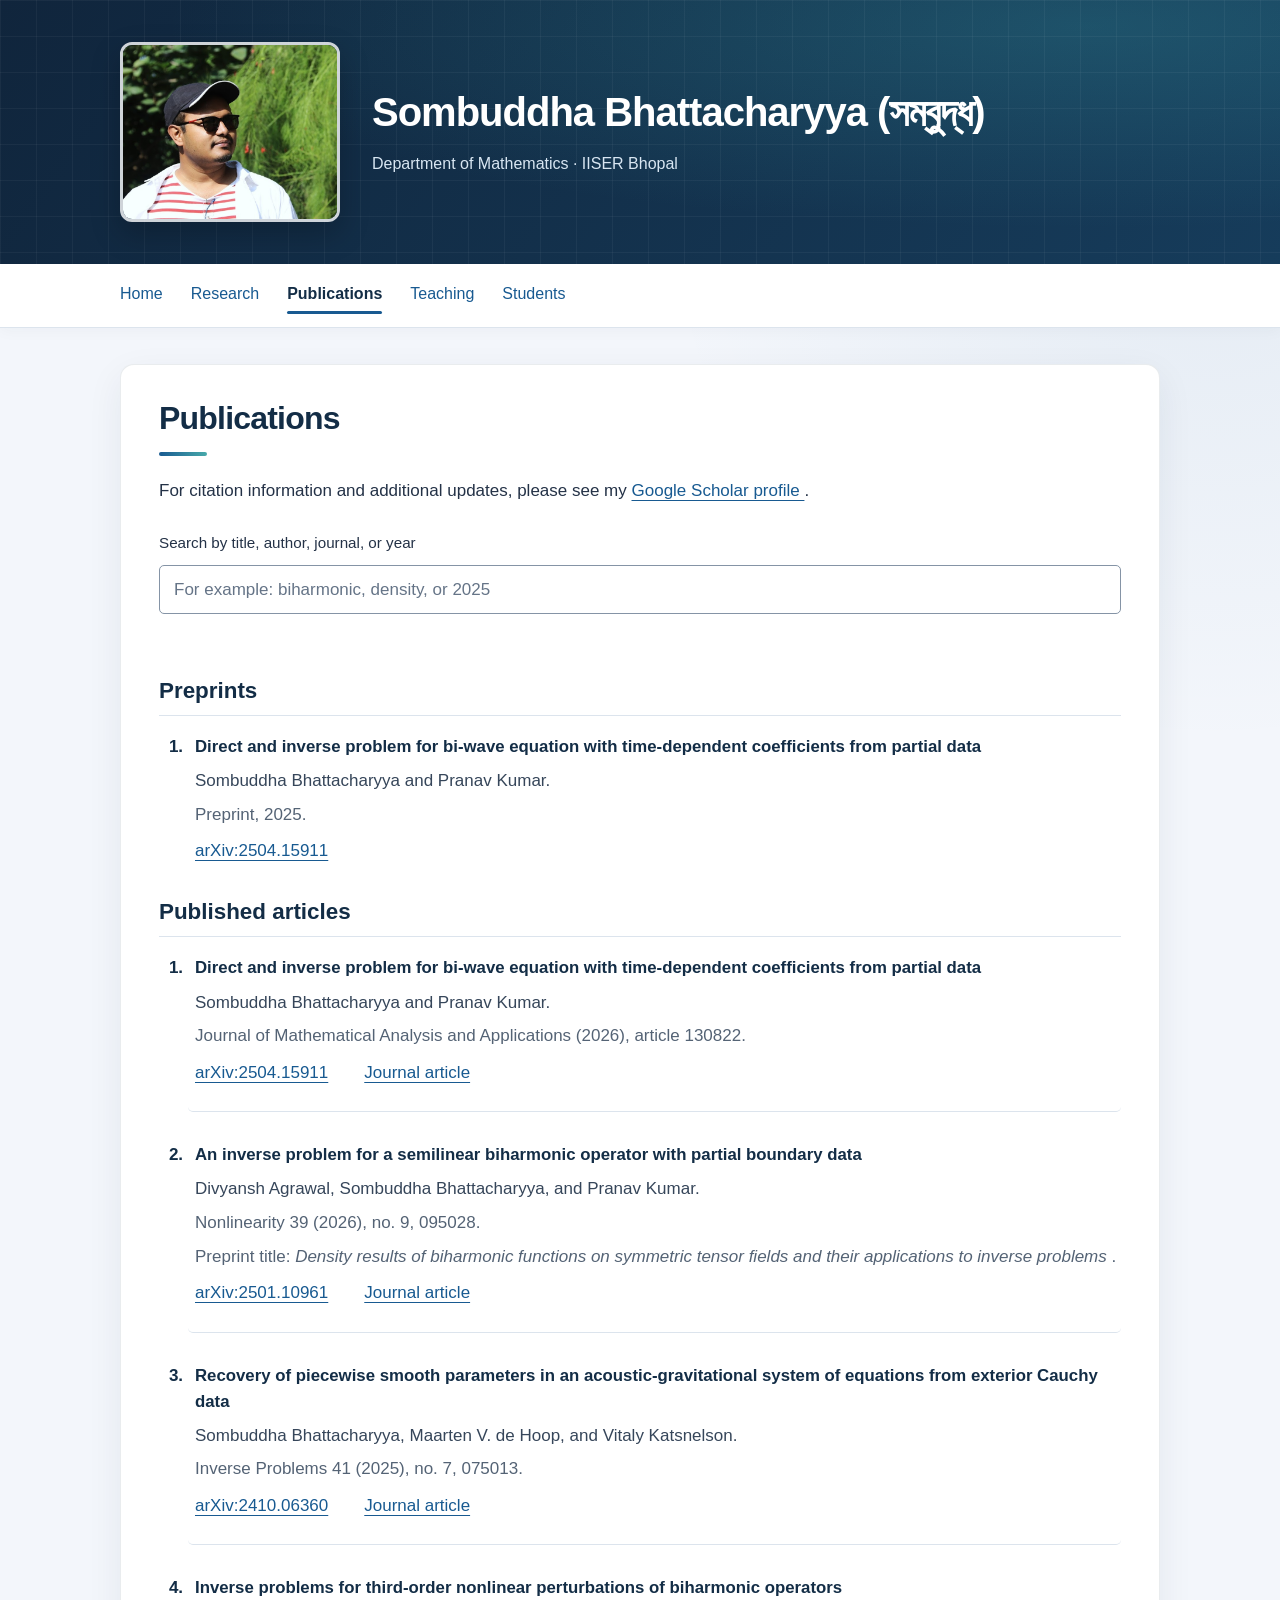
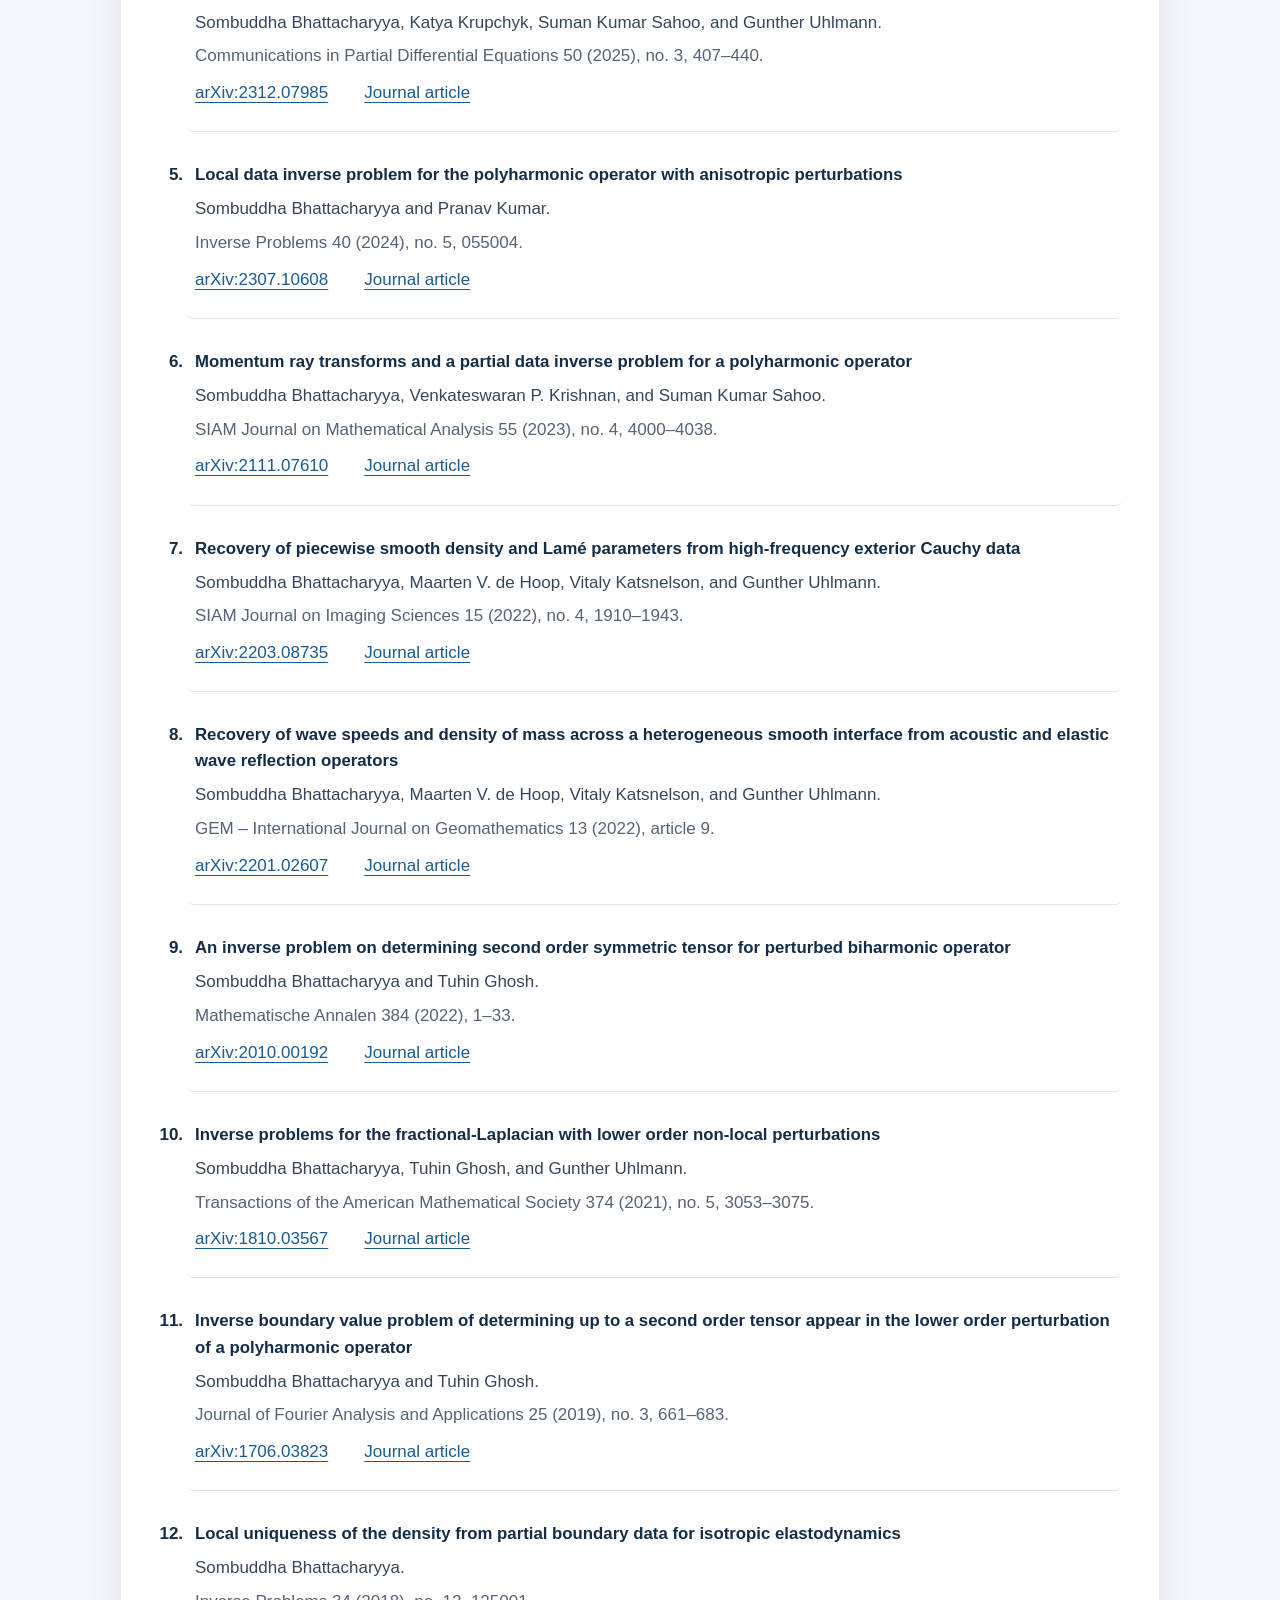
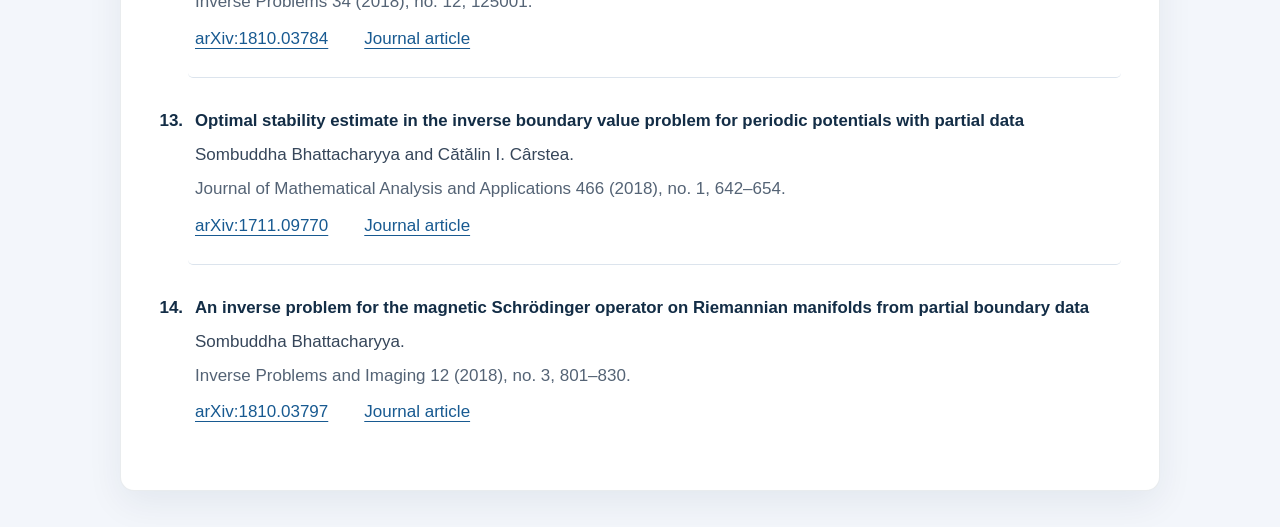
==== commit 92e8a5e5: "Add files via upload" ====
--- a/publications.html
+++ b/publications.html
@@ -592,6 +592,9 @@
       <p class="publication-links">
         <a href="https://arxiv.org/abs/1711.09770">
           arXiv:1711.09770
+	</a>
+	<a href="https://www.sciencedirect.com/science/article/pii/S0022247X18305067">
+	Journal article
         </a>
       </p>
     </li>
